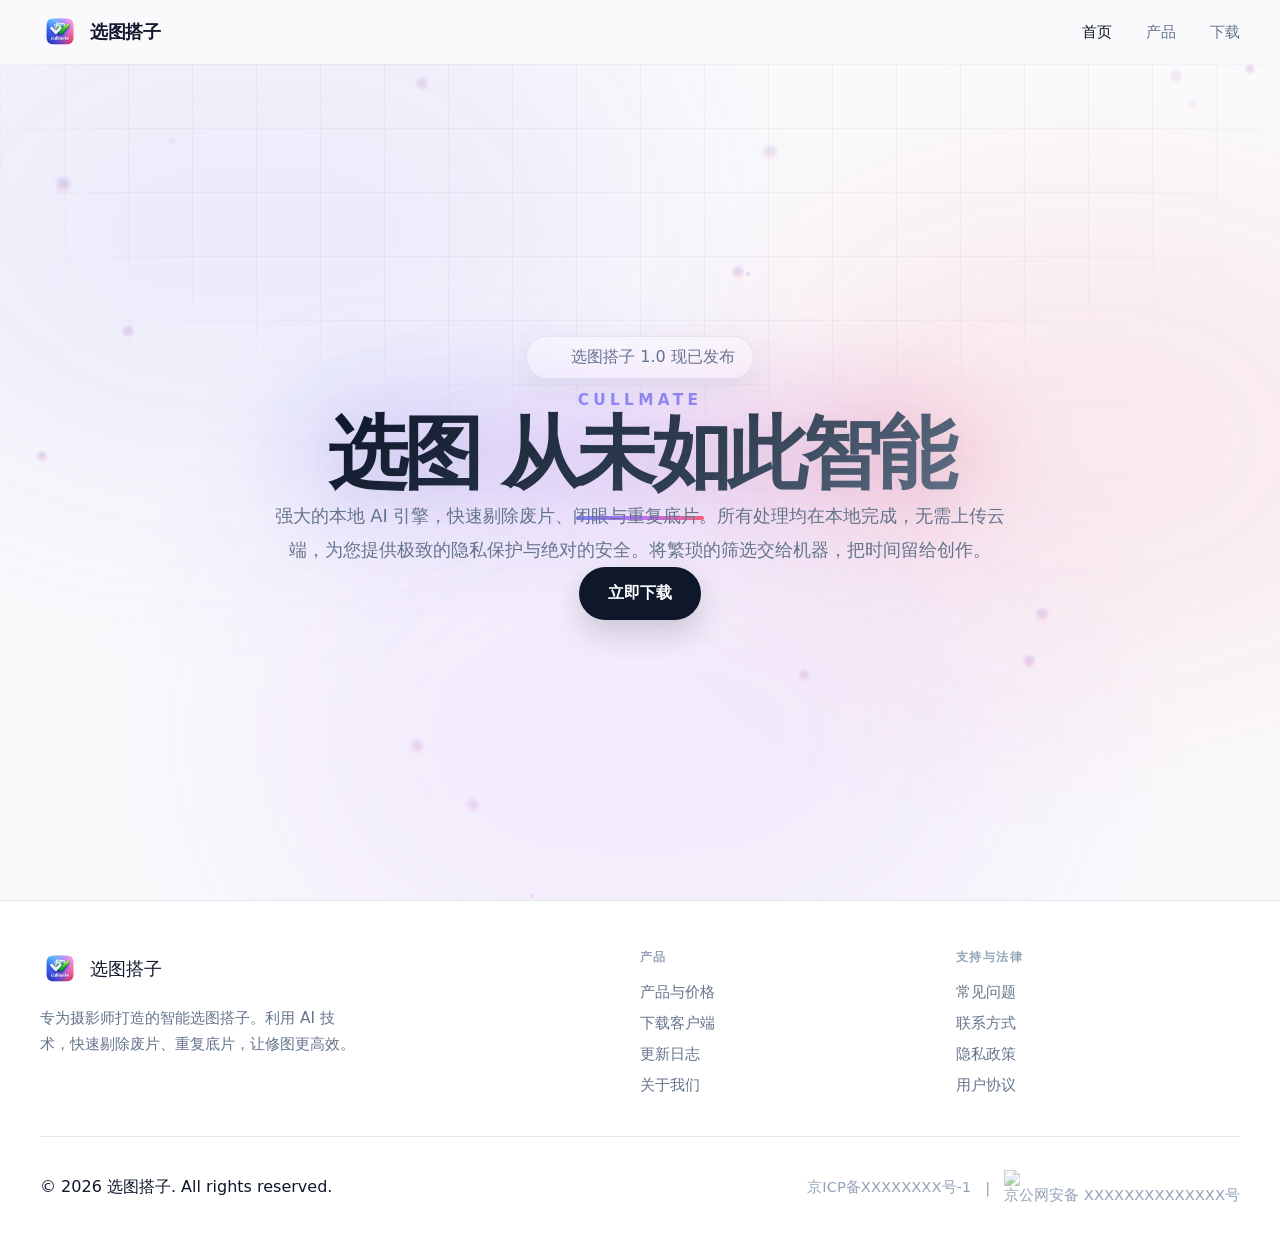
==== index.html @ b10d9dde "Initial commit: 软件官网静态页面 Made-with: Cursor" ====
<!doctype html>
<html lang="zh-CN">
  <head>
    <meta charset="UTF-8" />
    <meta name="viewport" content="width=device-width, initial-scale=1.0" />
    <title>Cullmate 选图搭子 - AI Photo Culling for Photographers</title>
    <link rel="stylesheet" href="./styles.css" />
    <script defer src="https://unpkg.com/lucide@latest"></script>
    <script defer src="./app.js"></script>
  </head>
  <body data-page="home">
    <div class="page-shell">
      <header id="site-header"></header>
      <main id="site-main" class="site-main"></main>
      <footer id="site-footer"></footer>
    </div>
  </body>
</html>
---- styles.css ----
:root {
  --bg: #fafafc;
  --surface: #ffffff;
  --surface-soft: #f8fafc;
  --text: #0f172a;
  --muted: #64748b;
  --faint: #94a3b8;
  --line: #e2e8f0;
  --line-strong: #cbd5e1;
  --shadow: 0 20px 80px rgba(15, 23, 42, 0.08);
  --shadow-soft: 0 10px 30px rgba(15, 23, 42, 0.06);
  --nav-h: 64px;
  --radius-xl: 1.75rem;
  --radius-2xl: 2rem;
  --radius-3xl: 2.5rem;
  --blue: #3b82f6;
  --indigo: #6366f1;
  --purple: #8b5cf6;
  --rose: #f43f5e;
  --emerald: #10b981;
  --pink: #ec4899;
}

*,
*::before,
*::after {
  box-sizing: border-box;
}

html {
  scroll-behavior: smooth;
}

body {
  margin: 0;
  min-height: 100vh;
  color: var(--text);
  background: var(--bg);
  font-family: Inter, ui-sans-serif, system-ui, -apple-system, BlinkMacSystemFont, "Segoe UI", sans-serif;
  -webkit-font-smoothing: antialiased;
  text-rendering: optimizeLegibility;
}

body.no-scroll {
  overflow: hidden;
}

img {
  display: block;
  max-width: 100%;
}

a {
  color: inherit;
  text-decoration: none;
}

button,
input,
select,
textarea {
  font: inherit;
}

button {
  cursor: pointer;
}

.page-shell {
  min-height: 100vh;
  display: flex;
  flex-direction: column;
}

.site-main {
  flex: 1;
  position: relative;
}

.container {
  width: min(1200px, calc(100% - 32px));
  margin: 0 auto;
}

.site-nav {
  position: fixed;
  inset: 0 0 auto 0;
  height: var(--nav-h);
  z-index: 50;
  transition: background-color 0.25s ease, border-color 0.25s ease, box-shadow 0.25s ease, backdrop-filter 0.25s ease;
}

.site-nav.scrolled {
  background: rgba(255, 255, 255, 0.8);
  backdrop-filter: blur(22px);
  border-bottom: 1px solid var(--line);
  box-shadow: 0 1px 0 rgba(15, 23, 42, 0.02), 0 8px 28px rgba(15, 23, 42, 0.05);
}

.nav-inner {
  height: var(--nav-h);
  display: flex;
  align-items: center;
  justify-content: space-between;
  gap: 16px;
}

.brand {
  display: inline-flex;
  align-items: center;
  gap: 10px;
  font-weight: 800;
  letter-spacing: -0.03em;
}

.brand-mark {
  width: 40px;
  height: 40px;
  object-fit: contain;
  flex: none;
}

.brand-text {
  font-size: 1.1rem;
}

.nav-links {
  display: flex;
  align-items: center;
  gap: 34px;
}

.nav-links a {
  font-size: 0.94rem;
  font-weight: 500;
  color: var(--muted);
  transition: color 0.2s ease;
}

.nav-links a:hover,
.nav-links a.active {
  color: var(--text);
}

.nav-toggle {
  display: none;
  align-items: center;
  justify-content: center;
  width: 44px;
  height: 44px;
  padding: 0;
  border: 0;
  border-radius: 999px;
  background: transparent;
  color: var(--muted);
}

.nav-toggle:hover {
  color: var(--text);
  background: rgba(148, 163, 184, 0.12);
}

.mobile-nav {
  display: none;
  background: rgba(255, 255, 255, 0.96);
  backdrop-filter: blur(22px);
  border-bottom: 1px solid var(--line);
}

.mobile-nav.open {
  display: block;
}

.mobile-nav .container {
  padding: 10px 0 14px;
}

.mobile-links {
  display: grid;
  gap: 6px;
}

.mobile-links a {
  display: block;
  padding: 12px 14px;
  border-radius: 14px;
  color: var(--muted);
  font-weight: 500;
}

.mobile-links a:hover,
.mobile-links a.active {
  color: var(--text);
  background: #f8fafc;
}

main {
  padding-top: var(--nav-h);
}

.section {
  position: relative;
}

.section-pad-top {
  padding-top: 48px;
}

.section-pad-y {
  padding-top: 96px;
  padding-bottom: 96px;
}

.bg-white {
  background: var(--surface);
}

.bg-soft {
  background: var(--bg);
}

.bg-dark {
  background: #0f172a;
  color: #fff;
}

.text-center {
  text-align: center;
}

.hero-stack {
  display: flex;
  flex-direction: column;
  align-items: center;
  justify-content: center;
}

.pill {
  display: inline-flex;
  align-items: center;
  gap: 10px;
  padding: 10px 18px;
  border-radius: 999px;
  background: rgba(255, 255, 255, 0.5);
  border: 1px solid var(--line);
  backdrop-filter: blur(16px);
  box-shadow: var(--shadow-soft);
}

.pill .muted {
  color: var(--muted);
}

.badge {
  display: inline-flex;
  align-items: center;
  gap: 10px;
  font-size: 0.95rem;
  font-weight: 600;
  padding: 0.45rem 0.85rem;
  border-radius: 999px;
  background: #eff6ff;
  color: #1d4ed8;
}

.badge.soft-purple {
  background: #f5f3ff;
  color: #6d28d9;
}

.badge.soft-pink {
  background: #fdf2f8;
  color: #be185d;
}

.badge.soft-emerald {
  background: #ecfdf5;
  color: #047857;
}

.badge.soft-indigo {
  background: #eef2ff;
  color: #4338ca;
}

.hero-title {
  margin: 0;
  font-size: clamp(3rem, 7vw, 5.5rem);
  line-height: 0.95;
  letter-spacing: -0.06em;
  text-align: center;
  font-weight: 800;
}

.hero-title-gradient {
  display: inline-block;
  background: linear-gradient(135deg, #0f172a 0%, #334155 60%, #64748b 100%);
  -webkit-background-clip: text;
  background-clip: text;
  color: transparent;
}

.hero-title-underline {
  position: relative;
  display: inline-block;
  padding: 0 12px 16px;
}

.hero-title-underline::after {
  content: "";
  position: absolute;
  left: 50%;
  bottom: -10px;
  width: 128px;
  height: 4px;
  border-radius: 999px;
  transform: translateX(-50%);
  background: linear-gradient(90deg, var(--indigo), #a855f7, var(--rose));
  opacity: 0.85;
}

.hero-subtitle {
  margin: 0;
  max-width: 920px;
  text-align: center;
  color: var(--muted);
  font-size: clamp(1.05rem, 2vw, 1.2rem);
  line-height: 1.9;
}

.hero-actions {
  display: flex;
  flex-wrap: wrap;
  justify-content: center;
  gap: 16px;
}

.btn {
  display: inline-flex;
  align-items: center;
  justify-content: center;
  gap: 10px;
  padding: 15px 28px;
  border-radius: 999px;
  border: 1px solid transparent;
  font-weight: 600;
  transition: transform 0.2s ease, box-shadow 0.2s ease, background-color 0.2s ease, border-color 0.2s ease, color 0.2s ease;
  user-select: none;
}

.btn:hover {
  transform: translateY(-1px);
}

.btn-primary {
  background: #0f172a;
  color: #fff;
  box-shadow: 0 12px 30px rgba(15, 23, 42, 0.18);
}

.btn-primary:hover {
  background: #111827;
}

.btn-gradient {
  position: relative;
  overflow: hidden;
}

.btn-gradient::before {
  content: "";
  position: absolute;
  inset: 0;
  background: linear-gradient(90deg, #2563eb 0%, #ec4899 100%);
  opacity: 0;
  transition: opacity 0.2s ease;
}

.btn-gradient:hover::before {
  opacity: 1;
}

.btn-gradient > span {
  position: relative;
  z-index: 1;
}

.btn-light {
  background: #fff;
  color: var(--text);
  border-color: var(--line);
}

.btn-light:hover {
  background: #f8fafc;
}

.btn-disabled,
.btn-disabled:hover {
  background: #e2e8f0;
  color: #64748b;
  transform: none;
  cursor: not-allowed;
  box-shadow: none;
}

.icon {
  width: 1em;
  height: 1em;
  flex: none;
  stroke: currentColor;
  stroke-width: 2;
  stroke-linecap: round;
  stroke-linejoin: round;
  fill: none;
}

.icon.fill {
  fill: currentColor;
  stroke: none;
}

.accent-blue {
  color: var(--blue);
}

.accent-purple {
  color: var(--purple);
}

.accent-pink {
  color: var(--pink);
}

.accent-green {
  color: var(--emerald);
}

.page-heading {
  margin: 0;
  font-size: clamp(2.25rem, 4vw, 4rem);
  line-height: 1.05;
  font-weight: 800;
  letter-spacing: -0.05em;
}

.page-lead {
  margin: 0;
  color: var(--muted);
  font-size: 1.125rem;
  line-height: 1.8;
}

.page-grid {
  display: grid;
  gap: 24px;
}

.card {
  background: var(--surface);
  border: 1px solid var(--line);
  border-radius: var(--radius-2xl);
  box-shadow: var(--shadow-soft);
}

.card-soft {
  background: var(--surface-soft);
}

.card-pad {
  padding: 32px;
}

.reveal {
  opacity: 1;
  transform: none;
}

body.js-ready .reveal {
  opacity: 0;
  transform: translateY(20px);
  transition: opacity 0.7s ease, transform 0.7s ease;
}

body.js-ready .reveal.in-view {
  opacity: 1;
  transform: translateY(0);
}

.site-footer {
  position: relative;
  z-index: 10;
  background: #fff;
  border-top: 1px solid var(--line);
  padding: 48px 0 32px;
}

.footer-grid {
  display: grid;
  grid-template-columns: 2fr 1fr 1fr;
  gap: 32px;
}

.footer-brand {
  display: flex;
  align-items: center;
  gap: 10px;
}

.footer-desc {
  margin: 16px 0 24px;
  max-width: 320px;
  color: var(--muted);
  line-height: 1.7;
  font-size: 0.96rem;
}

.footer-icons {
  display: flex;
  gap: 16px;
}

.footer-icons a {
  color: #94a3b8;
  transition: color 0.2s ease;
}

.footer-icons a:hover {
  color: var(--text);
}

.footer-heading {
  margin: 0;
  font-size: 0.75rem;
  font-weight: 700;
  text-transform: uppercase;
  letter-spacing: 0.12em;
  color: #94a3b8;
}

.footer-list {
  list-style: none;
  padding: 0;
  margin: 16px 0 0;
  display: grid;
  gap: 10px;
}

.footer-list a {
  color: var(--muted);
  font-size: 0.95rem;
}

.footer-list a:hover {
  color: var(--text);
}

.footer-bottom {
  margin-top: 40px;
  padding-top: 24px;
  border-top: 1px solid var(--line);
  display: flex;
  align-items: center;
  justify-content: space-between;
  gap: 18px;
  flex-wrap: wrap;
}

.footer-meta {
  display: flex;
  align-items: center;
  gap: 14px;
  color: var(--faint);
  font-size: 0.92rem;
}

.footer-meta a {
  color: var(--faint);
  transition: color 0.2s ease;
}

.footer-meta a:hover {
  color: var(--text);
}

.footer-meta img {
  width: 16px;
  height: 16px;
  opacity: 0.5;
}

.home-hero {
  position: relative;
  min-height: calc(100vh - var(--nav-h));
  display: flex;
  align-items: center;
  overflow: hidden;
  background: var(--bg);
}

.home-hero-inner {
  position: relative;
  z-index: 2;
  width: 100%;
  padding: 64px 0 80px;
}

.home-atmosphere {
  position: absolute;
  inset: 0;
  overflow: hidden;
  pointer-events: none;
}

.home-orb {
  position: absolute;
  border-radius: 999px;
  filter: blur(120px);
  opacity: 0.9;
  will-change: transform;
  transition: transform 0.15s ease-out;
}

.home-orb.one {
  top: -10%;
  left: -10%;
  width: 60%;
  height: 60%;
  background: rgba(99, 102, 241, 0.1);
}

.home-orb.two {
  top: 20%;
  right: -10%;
  width: 50%;
  height: 50%;
  background: rgba(244, 63, 94, 0.1);
}

.home-orb.three {
  left: 20%;
  bottom: -10%;
  width: 60%;
  height: 60%;
  background: rgba(168, 85, 247, 0.1);
}

.grid-overlay {
  position: absolute;
  inset: 0;
  background-image:
    linear-gradient(to right, rgba(15, 23, 42, 0.035) 1px, transparent 1px),
    linear-gradient(to bottom, rgba(15, 23, 42, 0.035) 1px, transparent 1px);
  background-size: 64px 64px;
  mask-image: radial-gradient(ellipse 60% 50% at 50% 0%, #000 70%, transparent 100%);
  -webkit-mask-image: radial-gradient(ellipse 60% 50% at 50% 0%, #000 70%, transparent 100%);
}

.home-particles {
  position: absolute;
  inset: 0;
}

.particle {
  position: absolute;
  width: 6px;
  height: 6px;
  border-radius: 999px;
  background: linear-gradient(180deg, rgba(99, 102, 241, 0.45), rgba(244, 63, 94, 0.35));
  filter: blur(1px);
  opacity: 0.4;
  animation: drift var(--duration, 14s) linear infinite;
  animation-delay: var(--delay, 0s);
  transform: translate3d(0, 0, 0) scale(var(--scale, 1));
}

.home-stage {
  display: grid;
  gap: 28px;
  justify-items: center;
}

.home-kicker {
  margin: 0;
  font-size: 0.96rem;
  font-weight: 700;
  letter-spacing: 0.28em;
  text-transform: uppercase;
  color: rgba(99, 102, 241, 0.72);
}

.home-title {
  position: relative;
  margin: 0;
  text-align: center;
  font-size: clamp(3rem, 8vw, 5rem);
  line-height: 1.12;
  font-weight: 800;
  letter-spacing: -0.06em;
}

.home-title > .title-text {
  display: inline-block;
  padding: 0 16px;
  color: transparent;
  background: linear-gradient(135deg, #0f172a 0%, #334155 60%, #64748b 100%);
  -webkit-background-clip: text;
  background-clip: text;
  text-shadow: 0 10px 40px rgba(15, 23, 42, 0.05);
}

.home-title .home-underline {
  position: absolute;
  left: 50%;
  bottom: -1.35rem;
  width: 8rem;
  height: 4px;
  border-radius: 999px;
  transform: translateX(-50%);
  background: linear-gradient(90deg, var(--indigo), #a855f7, var(--rose));
  opacity: 0.8;
}

.home-title .home-glow {
  position: absolute;
  inset: -20px;
  z-index: -1;
  background: linear-gradient(90deg, rgba(99, 102, 241, 0.18), rgba(168, 85, 247, 0.18), rgba(244, 63, 94, 0.18));
  filter: blur(48px);
  border-radius: 999px;
  animation: pulseGlow 4s ease-in-out infinite;
}

.home-copy {
  margin: 0;
  max-width: 760px;
  text-align: center;
  font-size: 1.12rem;
  line-height: 1.9;
  color: var(--muted);
}

.home-cta {
  display: flex;
  gap: 16px;
  flex-wrap: wrap;
  justify-content: center;
}

.home-hero .pill {
  margin-bottom: 12px;
}

.product-hero {
  padding: 32px 0 20px;
  text-align: center;
}

.product-hero .page-heading {
  margin-bottom: 20px;
}

.product-hero .page-lead {
  max-width: 840px;
  margin: 0 auto;
}

.mockup-wrap {
  padding: 30px 0 84px;
}

.mockup {
  position: relative;
  overflow: hidden;
  border-radius: 2rem;
  background: rgba(255, 255, 255, 0.82);
  backdrop-filter: blur(28px);
  border: 1px solid var(--line);
  box-shadow: 0 20px 100px rgba(15, 23, 42, 0.1);
  aspect-ratio: 16 / 9;
  transform: perspective(2000px) rotateX(5deg);
  transition: transform 0.7s ease;
}

.mockup:hover {
  transform: perspective(2000px) rotateX(0deg);
}

.mockup-header {
  height: 48px;
  border-bottom: 1px solid var(--line);
  background: rgba(248, 250, 252, 0.6);
  display: flex;
  align-items: center;
  padding: 0 16px;
  gap: 8px;
}

.window-dot {
  width: 12px;
  height: 12px;
  border-radius: 999px;
  flex: none;
}

.window-dot.red {
  background: #ff5f56;
}

.window-dot.yellow {
  background: #ffbd2e;
}

.window-dot.green {
  background: #27c93f;
}

.mockup-title {
  margin-left: auto;
  margin-right: auto;
  display: inline-flex;
  align-items: center;
  gap: 8px;
  font-size: 0.8rem;
  color: var(--muted);
  font-weight: 600;
}

.mockup-body {
  display: grid;
  grid-template-columns: 190px 1fr;
  gap: 16px;
  padding: 16px;
  height: calc(100% - 48px);
}

.mockup-sidebar {
  display: none;
  flex-direction: column;
  gap: 10px;
}

.mockup-sidebar .stub {
  height: 32px;
  border-radius: 14px;
  background: #eef2f7;
}

.mockup-sidebar .stat {
  margin-top: auto;
  padding: 14px;
  border-radius: 18px;
  border: 1px solid var(--line);
  background: linear-gradient(135deg, #eff6ff, #fdf2f8);
}

.mockup-sidebar .stat small {
  display: block;
  color: var(--muted);
  margin-bottom: 4px;
}

.mockup-sidebar .stat strong {
  font-size: 2rem;
  line-height: 1;
}

.mockup-grid {
  position: relative;
  display: grid;
  grid-template-columns: repeat(2, 1fr);
  gap: 12px;
}

.mockup-grid .scan-line {
  position: absolute;
  top: 0;
  bottom: 0;
  width: 2px;
  z-index: 2;
  background: var(--blue);
  box-shadow: 0 0 30px 2px rgba(59, 130, 246, 0.5);
  animation: scanAcross 4s linear infinite;
}

.photo-cell {
  position: relative;
  overflow: hidden;
  border-radius: 18px;
  background: #f1f5f9;
}

.photo-cell img {
  width: 100%;
  height: 100%;
  object-fit: cover;
  opacity: 0.82;
  transition: opacity 0.2s ease;
}

.photo-cell:hover img {
  opacity: 1;
}

.photo-cell .overlay {
  position: absolute;
  inset: 0;
  display: flex;
  align-items: center;
  justify-content: center;
  border-radius: inherit;
}

.photo-cell.bad .overlay {
  border: 2px solid rgba(239, 68, 68, 0.45);
  background: rgba(239, 68, 68, 0.1);
  backdrop-filter: blur(2px);
}

.photo-cell.good .overlay {
  border: 2px solid rgba(34, 197, 94, 0.4);
}

.overlay-badge {
  display: inline-flex;
  align-items: center;
  gap: 6px;
  padding: 6px 10px;
  border-radius: 999px;
  background: #ef4444;
  color: #fff;
  font-size: 0.75rem;
  font-weight: 600;
  box-shadow: 0 8px 20px rgba(239, 68, 68, 0.18);
}

.overlay-badge.green {
  background: #22c55e;
}

.bento-section {
  padding: 92px 0;
  background: #fff;
}

.section-heading {
  text-align: center;
  margin-bottom: 56px;
}

.section-heading h2 {
  margin: 0;
  font-size: clamp(2.2rem, 5vw, 3.5rem);
  line-height: 1.05;
  letter-spacing: -0.05em;
  font-weight: 800;
}

.section-heading .gradient {
  color: transparent;
  background: linear-gradient(180deg, #0f172a, #64748b);
  -webkit-background-clip: text;
  background-clip: text;
}

.bento-grid {
  display: grid;
  grid-template-columns: 1fr;
  gap: 24px;
}

.bento-card {
  position: relative;
  overflow: hidden;
  padding: 32px;
  border: 1px solid var(--line);
  background: #f8fafc;
  border-radius: var(--radius-3xl);
  box-shadow: var(--shadow-soft);
  transition: border-color 0.2s ease, box-shadow 0.2s ease, transform 0.2s ease;
}

.bento-card:hover {
  border-color: var(--line-strong);
  box-shadow: 0 20px 45px rgba(15, 23, 42, 0.08);
  transform: translateY(-1px);
}

.bento-card .bg {
  position: absolute;
  inset: 0;
  opacity: 0.85;
  transition: opacity 0.2s ease;
}

.bento-card:hover .bg {
  opacity: 1;
}

.bento-card.blue .bg {
  background: linear-gradient(135deg, rgba(59, 130, 246, 0.08), transparent);
}

.bento-card.purple .bg {
  background: linear-gradient(135deg, rgba(168, 85, 247, 0.08), transparent);
}

.bento-card.pink .bg {
  background: linear-gradient(135deg, rgba(236, 72, 153, 0.08), transparent);
}

.bento-card.green .bg {
  background: linear-gradient(135deg, rgba(16, 185, 129, 0.08), transparent);
}

.bento-card .content {
  position: relative;
  z-index: 1;
  min-height: 100%;
  display: flex;
  flex-direction: column;
}

.bento-card h3 {
  margin: 0 0 14px;
  font-size: 1.5rem;
  line-height: 1.2;
}

.bento-card p {
  margin: 0;
  color: var(--muted);
  line-height: 1.8;
}

.bars {
  display: flex;
  align-items: end;
  justify-content: center;
  gap: 10px;
  height: 96px;
  margin-top: auto;
  padding-top: 40px;
}

.bars .bar {
  width: 32px;
  border-radius: 8px 8px 2px 2px;
  background: linear-gradient(180deg, var(--blue), #67e8f9);
  height: var(--h, 40%);
  animation: grow 0.9s ease both;
}

.orbit {
  width: 64px;
  height: 64px;
  border-radius: 999px;
  border: 1px solid #d8b4fe;
  display: grid;
  place-items: center;
  position: relative;
  margin: auto;
}

.orbit::after {
  content: "";
  position: absolute;
  inset: -1px;
  border-radius: inherit;
  border: 1px solid rgba(192, 132, 252, 0.35);
  animation: ping 2s linear infinite;
}

.stacking {
  position: relative;
  height: 96px;
  display: flex;
  align-items: end;
  justify-content: center;
}

.stacking .stack-card {
  position: absolute;
  bottom: 8px;
  width: 96px;
  height: 64px;
  border-radius: 18px;
  background: #fff;
  border: 1px solid var(--line);
  box-shadow: 0 8px 20px rgba(15, 23, 42, 0.06);
}

.lock-card {
  width: 64px;
  height: 64px;
  margin: auto;
  border-radius: 20px;
  background: #d1fae5;
  display: grid;
  place-items: center;
  position: relative;
  overflow: hidden;
}

.lock-card::after {
  content: "";
  position: absolute;
  inset: 0;
  background: linear-gradient(180deg, transparent, rgba(52, 211, 153, 0.35), transparent);
  animation: shimmer 2s linear infinite;
}

.showcase {
  padding: 92px 0;
}

.showcase-grid {
  display: grid;
  gap: 56px;
}

.feature-row {
  display: grid;
  gap: 28px;
  align-items: center;
}

.demo-video {
  position: relative;
  overflow: hidden;
  min-height: 260px;
  aspect-ratio: 16 / 9;
  border-radius: var(--radius-3xl);
  border: 1px solid var(--line);
  background: #f1f5f9;
  box-shadow: 0 15px 30px rgba(15, 23, 42, 0.08);
}

.demo-video::before {
  content: "";
  position: absolute;
  inset: 0;
  background: rgba(15, 23, 42, 0.05);
  transition: background 0.2s ease;
}

.demo-video:hover::before {
  background: rgba(15, 23, 42, 0.08);
}

.demo-video .center {
  position: absolute;
  inset: 0;
  display: grid;
  place-items: center;
  color: #94a3b8;
}

.demo-video .center .label {
  margin-top: 14px;
  font-weight: 600;
}

.feature-copy .eyebrow {
  display: inline-flex;
  align-items: center;
  gap: 8px;
  padding: 6px 12px;
  border-radius: 999px;
  background: #dbeafe;
  color: #1d4ed8;
  font-size: 0.88rem;
  font-weight: 600;
  margin-bottom: 18px;
}

.feature-copy .eyebrow.purple {
  background: #f3e8ff;
  color: #6b21a8;
}

.feature-copy .eyebrow.pink {
  background: #fce7f3;
  color: #9d174d;
}

.feature-copy .eyebrow.green {
  background: #dcfce7;
  color: #047857;
}

.feature-copy h3 {
  margin: 0 0 16px;
  font-size: clamp(1.85rem, 4vw, 2.75rem);
  line-height: 1.15;
  letter-spacing: -0.04em;
}

.feature-copy p {
  margin: 0 0 22px;
  color: var(--muted);
  line-height: 1.85;
  font-size: 1.05rem;
}

.feature-list {
  list-style: none;
  padding: 0;
  margin: 0;
  display: grid;
  gap: 14px;
}

.feature-list li {
  display: flex;
  align-items: center;
  gap: 10px;
  color: #334155;
}

.pricing-section {
  position: relative;
  overflow: hidden;
  padding: 104px 0;
  background: rgba(248, 250, 252, 0.5);
}

.pricing-glow {
  position: absolute;
  left: 50%;
  top: 0;
  width: 1000px;
  height: 500px;
  border-radius: 999px;
  background: rgba(99, 102, 241, 0.05);
  filter: blur(120px);
  transform: translateX(-50%);
  pointer-events: none;
}

.pricing-grid {
  display: grid;
  gap: 24px;
  max-width: 1040px;
  margin: 0 auto;
}

.pricing-card {
  position: relative;
  padding: 34px;
  border-radius: var(--radius-3xl);
  border: 1px solid var(--line);
  background: #fff;
  box-shadow: 0 25px 60px rgba(15, 23, 42, 0.08);
}

.pricing-card.soft {
  background: #f8fafc;
  box-shadow: none;
}

.pricing-card.featured {
  transform: none;
}

.pricing-card .ribbon {
  position: absolute;
  top: 0;
  left: 50%;
  transform: translate(-50%, -50%);
  padding: 8px 16px;
  border-radius: 999px;
  color: #fff;
  font-size: 0.82rem;
  font-weight: 700;
  background: linear-gradient(90deg, var(--indigo), #a855f7);
  box-shadow: 0 12px 30px rgba(99, 102, 241, 0.26);
}

.pricing-card h3 {
  margin: 0 0 8px;
  font-size: 1.5rem;
  line-height: 1.2;
}

.pricing-card p {
  margin: 0 0 18px;
  color: var(--muted);
  line-height: 1.8;
}

.price-row {
  display: flex;
  align-items: baseline;
  gap: 10px;
  margin: 0 0 24px;
}

.price-row .price {
  font-size: clamp(2.8rem, 4vw, 3.5rem);
  line-height: 1;
  font-weight: 800;
  letter-spacing: -0.05em;
}

.price-row .strike {
  color: #94a3b8;
  text-decoration: line-through;
}

.bullets {
  list-style: none;
  padding: 0;
  margin: 0 0 28px;
  display: grid;
  gap: 14px;
}

.bullets li {
  display: flex;
  align-items: flex-start;
  gap: 10px;
  color: #334155;
  line-height: 1.6;
}

.download-page {
  position: relative;
  overflow: hidden;
  min-height: calc(100vh - var(--nav-h));
  padding: 56px 0 96px;
}

.download-glow {
  position: absolute;
  inset: 50% auto auto 50%;
  width: 800px;
  height: 800px;
  transform: translate(-50%, -50%);
  border-radius: 999px;
  background: linear-gradient(135deg, rgba(99, 102, 241, 0.1), rgba(168, 85, 247, 0.05), rgba(244, 63, 94, 0.1));
  filter: blur(120px);
  pointer-events: none;
}

.download-grid {
  display: grid;
  gap: 24px;
  max-width: 1040px;
  margin: 0 auto;
}

.download-card {
  position: relative;
  padding: 34px;
  border-radius: var(--radius-3xl);
  border: 1px solid var(--line);
  background: #fff;
  box-shadow: var(--shadow-soft);
}

.download-card.muted {
  background: #f8fafc;
  opacity: 0.82;
}

.download-card .floating-tag {
  position: absolute;
  top: 16px;
  right: 16px;
  padding: 8px 12px;
  border-radius: 999px;
  font-size: 0.75rem;
  font-weight: 700;
}

.download-card .floating-tag.green {
  background: #dcfce7;
  color: #047857;
}

.download-card .floating-tag.gray {
  background: #e2e8f0;
  color: #475569;
}

.download-card .big-icon {
  width: 72px;
  height: 72px;
  margin: 28px auto 16px;
  color: var(--text);
}

.download-card .big-icon.muted {
  color: #94a3b8;
}

.download-card h3 {
  margin: 0 0 16px;
  text-align: center;
  font-size: 1.9rem;
}

.download-meta {
  display: inline-flex;
  align-items: center;
  gap: 10px;
  flex-wrap: wrap;
  justify-content: center;
  margin: 0 auto 20px;
  padding: 10px 16px;
  border-radius: 999px;
  background: #f8fafc;
  color: var(--muted);
  font-size: 0.92rem;
}

.download-meta strong {
  color: #334155;
}

.spec-box {
  margin: 0 0 24px;
  padding: 20px;
  border-radius: 20px;
  background: #f8fafc;
}

.spec-box h4 {
  margin: 0 0 12px;
  font-size: 0.95rem;
}

.spec-item {
  display: flex;
  align-items: flex-start;
  gap: 10px;
  color: #475569;
  font-size: 0.93rem;
  line-height: 1.7;
}

.spec-item + .spec-item {
  margin-top: 12px;
}

.agreement {
  min-height: 52px;
  display: flex;
  align-items: flex-start;
  justify-content: center;
  margin: 20px auto 48px;
}

.agreement label {
  display: inline-flex;
  align-items: flex-start;
  gap: 10px;
  cursor: pointer;
  max-width: 760px;
}

.agreement input {
  position: absolute;
  opacity: 0;
  pointer-events: none;
}

.check-box {
  width: 20px;
  height: 20px;
  border-radius: 6px;
  border: 1px solid var(--line-strong);
  background: #fff;
  display: grid;
  place-items: center;
  flex: none;
  margin-top: 2px;
}

.check-box.checked {
  border-color: #0f172a;
  background: #0f172a;
  color: #fff;
}

.check-box.error {
  border-color: #ef4444;
  background: #fef2f2;
  color: #ef4444;
}

.agreement-text {
  color: #475569;
  font-size: 0.94rem;
  line-height: 1.7;
}

.agreement-text a {
  color: #0f172a;
  text-decoration: underline;
  text-underline-offset: 4px;
}

.error-text {
  position: absolute;
  top: calc(100% + 4px);
  color: #ef4444;
  font-size: 0.88rem;
}

.howto-card {
  max-width: 960px;
  margin: 0 auto;
  padding: 34px;
  border: 1px solid var(--line);
  border-radius: var(--radius-3xl);
  background: #f8fafc;
}

.howto-card h3 {
  margin: 0 0 30px;
  text-align: center;
  font-size: 1.8rem;
}

.steps {
  display: grid;
  gap: 24px;
}

.step {
  text-align: center;
}

.step .circle {
  width: 48px;
  height: 48px;
  border-radius: 999px;
  display: grid;
  place-items: center;
  margin: 0 auto 16px;
}

.step h4 {
  margin: 0 0 10px;
  font-size: 1.05rem;
}

.step p {
  margin: 0;
  color: var(--muted);
  font-size: 0.92rem;
  line-height: 1.7;
}

.about-hero {
  position: relative;
  padding: 72px 0 96px;
  text-align: center;
}

.about-hero .orb {
  position: absolute;
  inset: 50% auto auto 50%;
  width: 600px;
  height: 600px;
  border-radius: 999px;
  transform: translate(-50%, -50%);
  background: linear-gradient(135deg, rgba(99, 102, 241, 0.05), rgba(168, 85, 247, 0.05), rgba(244, 63, 94, 0.05));
  filter: blur(100px);
}

.about-hero .page-heading {
  margin-bottom: 24px;
}

.about-hero .page-lead {
  max-width: 980px;
  margin: 0 auto;
  font-size: clamp(1.05rem, 2vw, 1.35rem);
  font-weight: 500;
  color: #64748b;
}

.about-white {
  padding: 96px 0;
  background: #fff;
}

.about-grid {
  display: grid;
  gap: 32px;
}

.about-philosophy h2 {
  margin: 0 0 36px;
  text-align: center;
  font-size: clamp(2.3rem, 5vw, 3.5rem);
}

.about-columns {
  display: grid;
  gap: 28px;
}

.about-column h3 {
  margin: 0 0 14px;
  font-size: 1.6rem;
}

.about-column p {
  margin: 0;
  color: var(--muted);
  line-height: 1.85;
  font-size: 1.05rem;
}

.about-icon {
  width: 48px;
  height: 48px;
  border-radius: 16px;
  background: #f1f5f9;
  display: grid;
  place-items: center;
  margin-bottom: 22px;
}

.about-dark {
  padding: 96px 0;
  background: #0f172a;
  color: #fff;
}

.about-dark h2 {
  margin: 0 0 56px;
  text-align: center;
  font-size: clamp(2.4rem, 6vw, 4rem);
}

.audience-grid {
  display: grid;
  gap: 24px;
}

.audience-card {
  padding: 32px;
  border-radius: var(--radius-3xl);
  background: rgba(30, 41, 59, 0.5);
  border: 1px solid rgba(71, 85, 105, 0.5);
  transition: background-color 0.2s ease;
}

.audience-card:hover {
  background: #1e293b;
}

.audience-card .icon-wrap {
  color: #94a3b8;
  margin-bottom: 24px;
}

.audience-card h3 {
  margin: 0 0 12px;
  font-size: 1.6rem;
}

.audience-card p {
  margin: 0;
  color: #94a3b8;
  line-height: 1.8;
}

.value-section {
  position: relative;
  padding: 108px 0;
  background: #fff;
  overflow: hidden;
}

.value-orb {
  position: absolute;
  inset: 50% auto auto 50%;
  width: 800px;
  height: 800px;
  transform: translate(-50%, -50%);
  border-radius: 999px;
  background: linear-gradient(90deg, rgba(99, 102, 241, 0.05), rgba(168, 85, 247, 0.05), rgba(244, 63, 94, 0.05));
  filter: blur(120px);
}

.value-card {
  position: relative;
  z-index: 1;
  max-width: 700px;
  margin: 0 auto;
  text-align: center;
}

.value-card h2 {
  margin: 0 0 18px;
  font-size: clamp(2.3rem, 5vw, 3.9rem);
  line-height: 1.1;
  letter-spacing: -0.05em;
}

.value-card p {
  margin: 0;
  color: var(--muted);
  font-size: 1.05rem;
  line-height: 1.85;
  font-weight: 500;
}

.content-page {
  padding: 56px 0 92px;
}

.content-page .page-title-block {
  text-align: center;
  margin-bottom: 56px;
}

.page-icon-box {
  width: 64px;
  height: 64px;
  border-radius: 20px;
  display: grid;
  place-items: center;
  margin: 0 auto 20px;
}

.page-icon-box.blue {
  background: #dbeafe;
  color: #2563eb;
}

.page-icon-box.pink {
  background: #fce7f3;
  color: #db2777;
}

.content-card {
  padding: 32px;
  border-radius: var(--radius-3xl);
  background: #fff;
  border: 1px solid var(--line);
  box-shadow: var(--shadow-soft);
}

.faq-list {
  display: grid;
  gap: 20px;
}

.faq-item h3 {
  margin: 0 0 12px;
  font-size: 1.1rem;
}

.faq-item p,
.faq-item li {
  color: #475569;
  line-height: 1.75;
}

.faq-item ul {
  margin: 0;
  padding-left: 20px;
}

.contact-grid {
  display: grid;
  gap: 24px;
  margin-bottom: 56px;
}

.contact-card .card-icon {
  width: 48px;
  height: 48px;
  border-radius: 16px;
  display: grid;
  place-items: center;
  margin-bottom: 20px;
}

.contact-card h3 {
  margin: 0 0 10px;
  font-size: 1.25rem;
}

.contact-card p {
  margin: 0 0 18px;
  color: var(--muted);
  line-height: 1.8;
}

.contact-link {
  color: #4f46e5;
  font-weight: 600;
}

.contact-banner {
  position: relative;
  overflow: hidden;
  padding: 38px;
  border-radius: var(--radius-3xl);
  background: #0f172a;
  color: #fff;
  text-align: center;
}

.contact-banner .orb {
  position: absolute;
  inset: 0 auto auto 50%;
  width: 600px;
  height: 600px;
  transform: translate(-50%, -20%);
  border-radius: 999px;
  background: rgba(99, 102, 241, 0.2);
  filter: blur(100px);
}

.contact-banner .inner {
  position: relative;
  z-index: 1;
}

.contact-banner p {
  margin: 0 auto 26px;
  max-width: 700px;
  color: #cbd5e1;
  line-height: 1.8;
}

.legal-card {
  padding: 32px 32px 8px;
  border-radius: var(--radius-3xl);
  background: #fff;
  border: 1px solid var(--line);
  box-shadow: var(--shadow-soft);
}

.legal-card h1 {
  margin: 0 0 8px;
  text-align: center;
  font-size: clamp(2.25rem, 4vw, 3rem);
}

.legal-card .updated {
  margin: 0 0 40px;
  text-align: center;
  color: var(--muted);
}

.legal-section {
  scroll-margin-top: 120px;
  margin-bottom: 56px;
}

.legal-section h2 {
  margin: 0 0 20px;
  padding-bottom: 8px;
  border-bottom: 1px solid #f1f5f9;
  font-size: 1.6rem;
}

.legal-prose {
  color: #475569;
  line-height: 1.8;
}

.legal-prose h3 {
  margin: 22px 0 10px;
  font-size: 1.05rem;
  color: #0f172a;
}

.legal-prose p {
  margin: 0 0 12px;
}

.legal-prose ul {
  margin: 8px 0 12px;
  padding-left: 20px;
}

.legal-prose li + li {
  margin-top: 8px;
}

.changelog-card {
  padding: 32px;
  border-radius: var(--radius-3xl);
  background: #fff;
  border: 1px solid var(--line);
  box-shadow: var(--shadow-soft);
}

.changelog-card h2 {
  margin: 0;
  font-size: 1.7rem;
}

.changelog-date {
  display: inline-flex;
  align-items: center;
  gap: 8px;
  padding: 8px 12px;
  border-radius: 999px;
  background: #fce7f3;
  color: #9d174d;
  font-size: 0.9rem;
  font-weight: 600;
}

.qr-box {
  position: relative;
  width: 192px;
  height: 192px;
  margin: 0 auto 24px;
  border-radius: 20px;
  border: 1px solid var(--line);
  background: #f8fafc;
  display: grid;
  place-items: center;
  overflow: hidden;
}

.qr-box .overlay {
  position: absolute;
  inset: 0;
  display: grid;
  place-items: center;
  opacity: 0;
  background: rgba(255, 255, 255, 0.6);
  backdrop-filter: blur(2px);
  transition: opacity 0.2s ease;
}

.qr-box:hover .overlay {
  opacity: 1;
}

.checkout-grid {
  display: grid;
  gap: 24px;
}

.checkout-side {
  position: sticky;
  top: 104px;
}

.checkout-top {
  display: flex;
  justify-content: space-between;
  gap: 16px;
  align-items: center;
  margin-bottom: 28px;
}

.checkout-top .crumb {
  display: inline-flex;
  align-items: center;
  gap: 8px;
  color: #64748b;
}

.checkout-order h2,
.checkout-pay h2 {
  margin: 0 0 22px;
  font-size: 1.7rem;
}

.order-row {
  display: flex;
  justify-content: space-between;
  gap: 16px;
  align-items: flex-start;
  padding-bottom: 22px;
  border-bottom: 1px solid #f1f5f9;
}

.order-row h3 {
  margin: 0;
  font-size: 1.15rem;
}

.order-row p {
  margin: 8px 0 0;
  color: var(--muted);
}

.order-price {
  text-align: right;
}

.order-price .now {
  font-size: 1.6rem;
  font-weight: 800;
}

.order-price .old {
  color: #94a3b8;
  text-decoration: line-through;
}

.pay-total {
  display: flex;
  justify-content: space-between;
  align-items: center;
  padding-top: 22px;
}

.pay-total .amount {
  font-size: 2rem;
  font-weight: 800;
  color: #4f46e5;
}

.payment-grid {
  display: grid;
  grid-template-columns: repeat(2, minmax(0, 1fr));
  gap: 16px;
}

.payment-option {
  position: relative;
  padding: 24px;
  border-radius: 20px;
  border: 2px solid var(--line);
  background: #fff;
  text-align: center;
  transition: border-color 0.2s ease, background-color 0.2s ease, transform 0.2s ease;
}

.payment-option:hover {
  transform: translateY(-1px);
}

.payment-option.active.alipay {
  border-color: #1677ff;
  background: rgba(22, 119, 255, 0.05);
}

.payment-option.active.wechat {
  border-color: #09b83e;
  background: rgba(9, 184, 62, 0.05);
}

.payment-option .chip {
  width: 48px;
  height: 48px;
  border-radius: 999px;
  margin: 0 auto 12px;
  display: grid;
  place-items: center;
  color: #fff;
  font-weight: 800;
  font-size: 1.1rem;
}

.payment-option.alipay .chip {
  background: #1677ff;
}

.payment-option.wechat .chip {
  background: #09b83e;
}

.payment-option .name {
  font-weight: 600;
  color: var(--muted);
}

.payment-option.active.alipay .name {
  color: #1677ff;
}

.payment-option.active.wechat .name {
  color: #09b83e;
}

.payment-option .check {
  position: absolute;
  top: 16px;
  right: 16px;
  color: inherit;
}

.security-chip {
  display: inline-flex;
  align-items: center;
  gap: 8px;
  padding: 11px 16px;
  border-radius: 14px;
  background: #ecfdf5;
  color: #059669;
  font-size: 0.92rem;
  font-weight: 600;
}

.sticky-card {
  position: sticky;
  top: 104px;
}

.home-copy strong,
.hero-subtitle strong,
.page-lead strong {
  color: inherit;
}

.hide-mobile {
  display: none;
}

.spacing-xxl {
  height: 32px;
}

@keyframes drift {
  from {
    transform: translate3d(0, 0, 0) scale(var(--scale, 1));
    opacity: 0.45;
  }
  to {
    transform: translate3d(var(--dx, 40px), calc(var(--dy, -160px)), 0) scale(var(--scale, 1));
    opacity: 0;
  }
}

@keyframes scanAcross {
  0% {
    left: 0%;
  }
  50% {
    left: calc(100% - 2px);
  }
  100% {
    left: 0%;
  }
}

@keyframes grow {
  from {
    height: 0;
  }
}

@keyframes ping {
  75%,
  100% {
    transform: scale(1.35);
    opacity: 0;
  }
}

@keyframes shimmer {
  0% {
    transform: translateY(100%);
  }
  100% {
    transform: translateY(-100%);
  }
}

@keyframes pulseGlow {
  0%,
  100% {
    opacity: 0.2;
  }
  50% {
    opacity: 0.5;
  }
}

@media (min-width: 768px) {
  .hide-mobile {
    display: inline;
  }

  .mockup-sidebar {
    display: flex;
  }

  .bento-grid {
    grid-template-columns: repeat(2, minmax(0, 1fr));
  }

  .feature-row {
    grid-template-columns: repeat(2, minmax(0, 1fr));
  }

  .feature-row.reverse .feature-media {
    order: 2;
  }

  .feature-row.reverse .feature-copy {
    order: 1;
  }

  .pricing-grid {
    grid-template-columns: repeat(2, minmax(0, 1fr));
  }

  .download-grid {
    grid-template-columns: repeat(2, minmax(0, 1fr));
  }

  .steps {
    grid-template-columns: repeat(3, minmax(0, 1fr));
  }

  .contact-grid {
    grid-template-columns: repeat(2, minmax(0, 1fr));
  }

  .audience-grid {
    grid-template-columns: repeat(3, minmax(0, 1fr));
  }

  .about-columns {
    grid-template-columns: repeat(3, minmax(0, 1fr));
  }
}

@media (min-width: 1024px) {
  .nav-toggle {
    display: none;
  }

  .nav-links {
    display: flex;
  }

  .hide-desktop {
    display: none;
  }

  .home-hero-inner {
    padding-top: 72px;
  }

  .hero-title {
    font-size: clamp(4rem, 6vw, 6.5rem);
  }

  .page-grid.cols-2 {
    grid-template-columns: repeat(2, minmax(0, 1fr));
  }

  .page-grid.cols-3 {
    grid-template-columns: repeat(3, minmax(0, 1fr));
  }

  .checkout-grid {
    grid-template-columns: 2fr 1fr;
  }
}

@media (max-width: 1023px) {
  .nav-links {
    display: none;
  }

  .nav-toggle {
    display: inline-flex;
  }

  .footer-grid {
    grid-template-columns: 1fr;
  }

  .footer-bottom {
    flex-direction: column;
    align-items: flex-start;
  }

  .checkout-side {
    position: static;
  }
}

@media (max-width: 767px) {
  .container {
    width: min(100% - 24px, 1200px);
  }

  .card-pad,
  .content-card,
  .download-card,
  .pricing-card,
  .bento-card,
  .howto-card,
  .legal-card,
  .changelog-card,
  .contact-banner,
  .contact-card,
  .audience-card {
    padding: 24px;
  }

  .mockup-body {
    grid-template-columns: 1fr;
  }

  .mockup-grid {
    grid-template-columns: 1fr 1fr;
  }

  .feature-row {
    gap: 20px;
  }

  .section-pad-y,
  .bento-section,
  .showcase,
  .pricing-section,
  .about-white,
  .about-dark,
  .value-section {
    padding-top: 72px;
    padding-bottom: 72px;
  }

  .download-page {
    padding-top: 36px;
  }

  .payment-grid {
    grid-template-columns: 1fr;
  }

  .agreement {
    margin-bottom: 32px;
  }
}
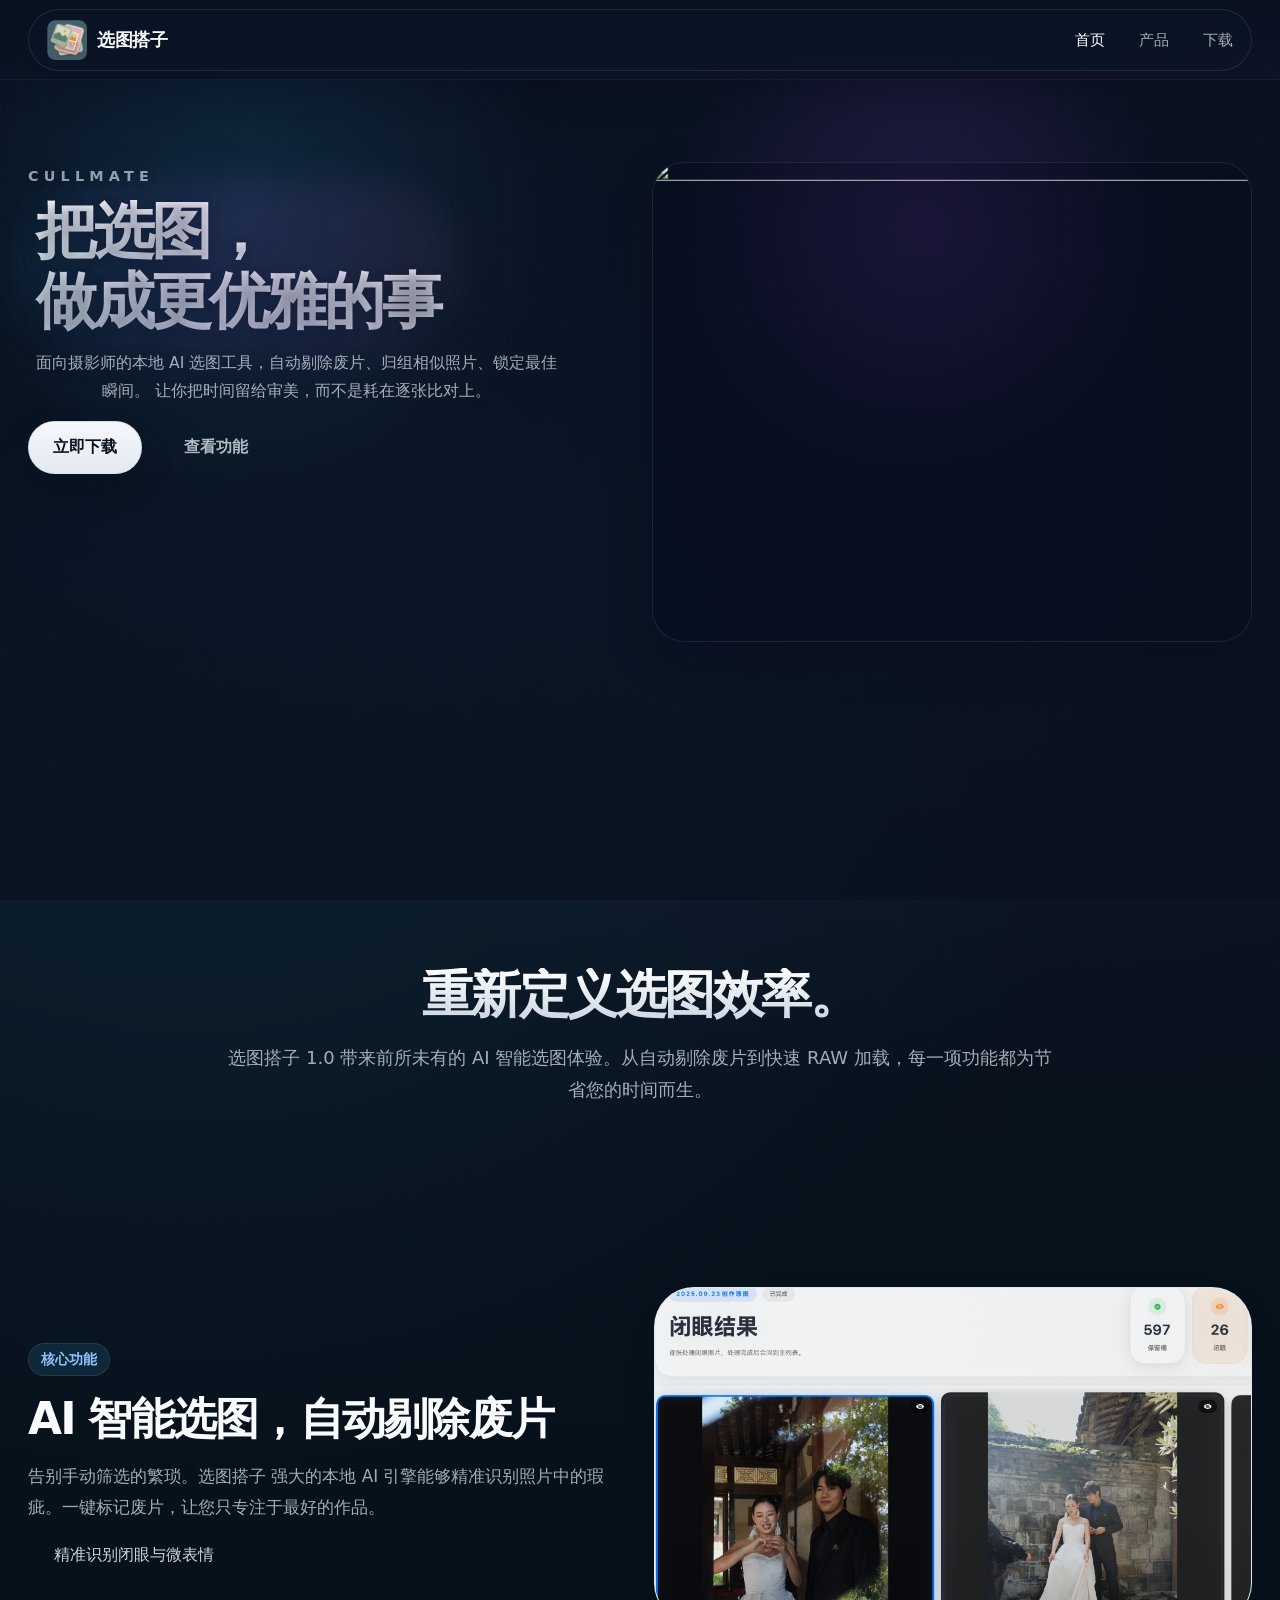
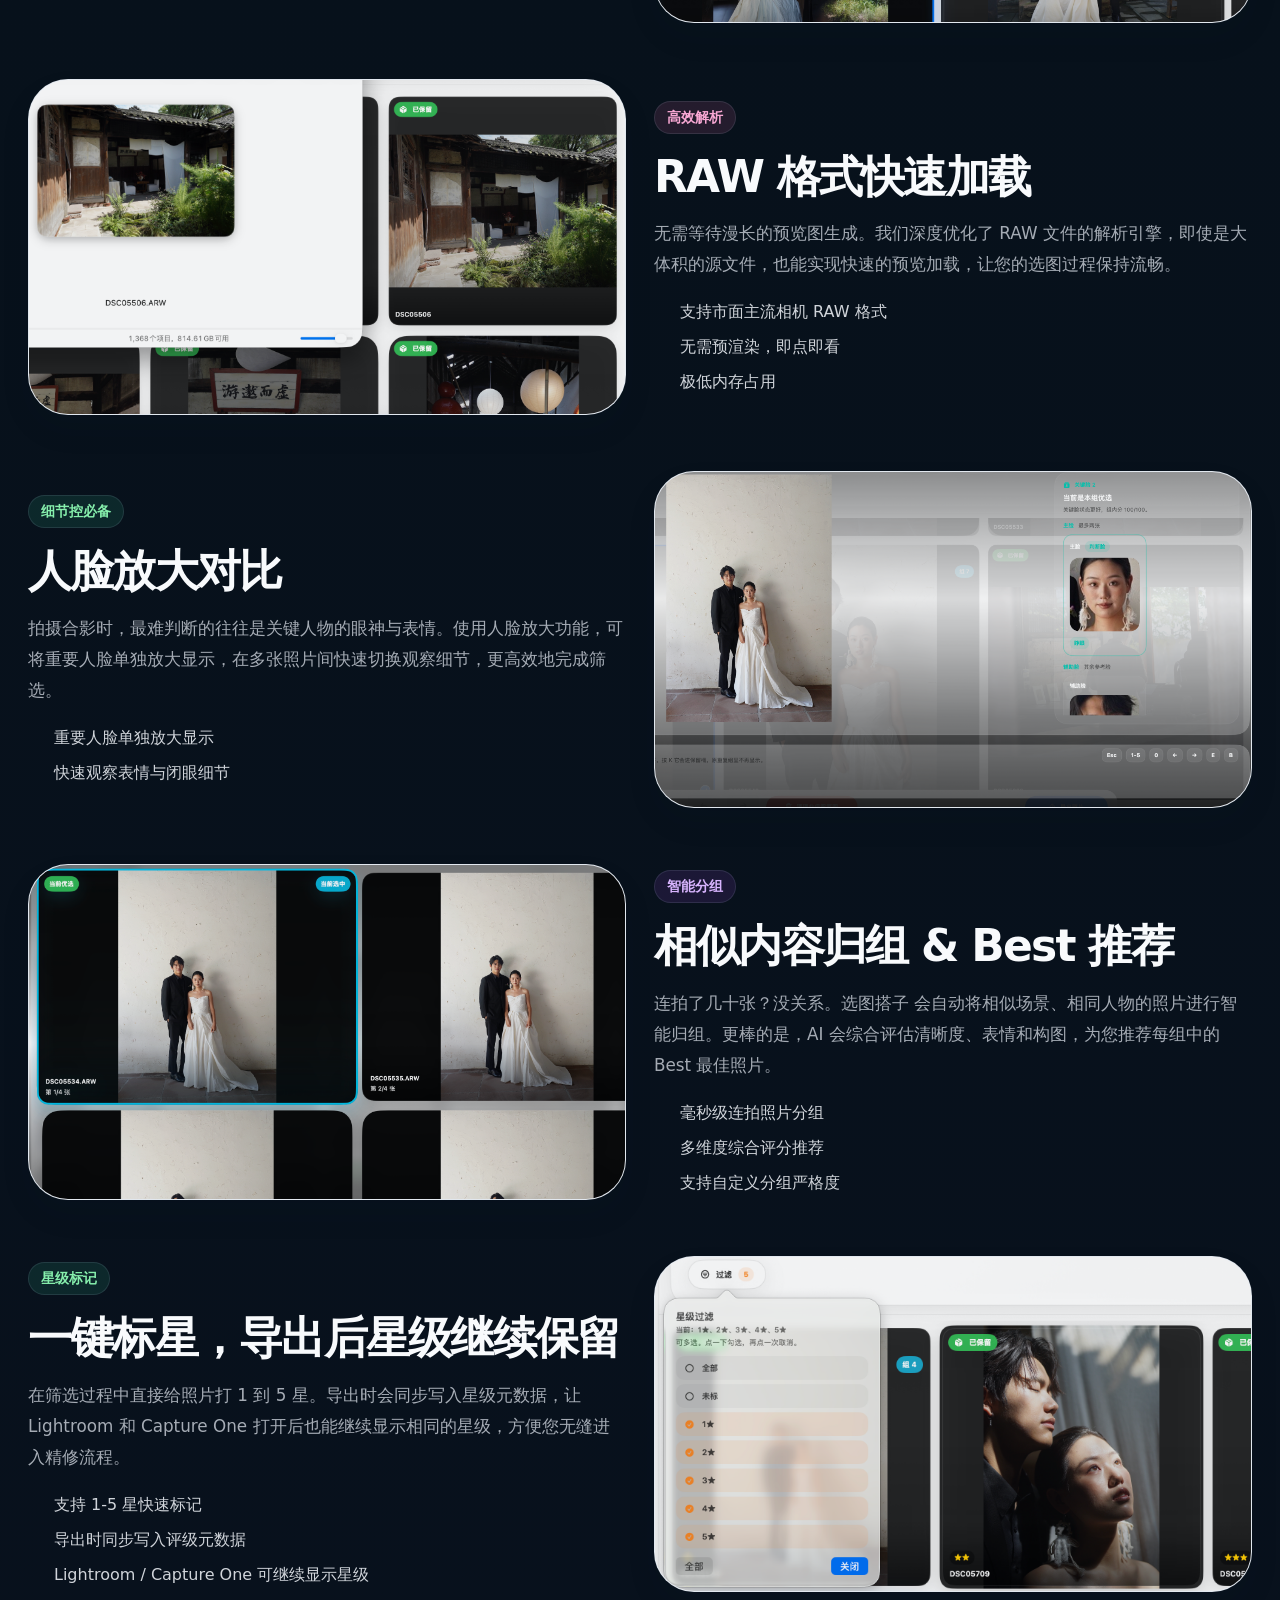
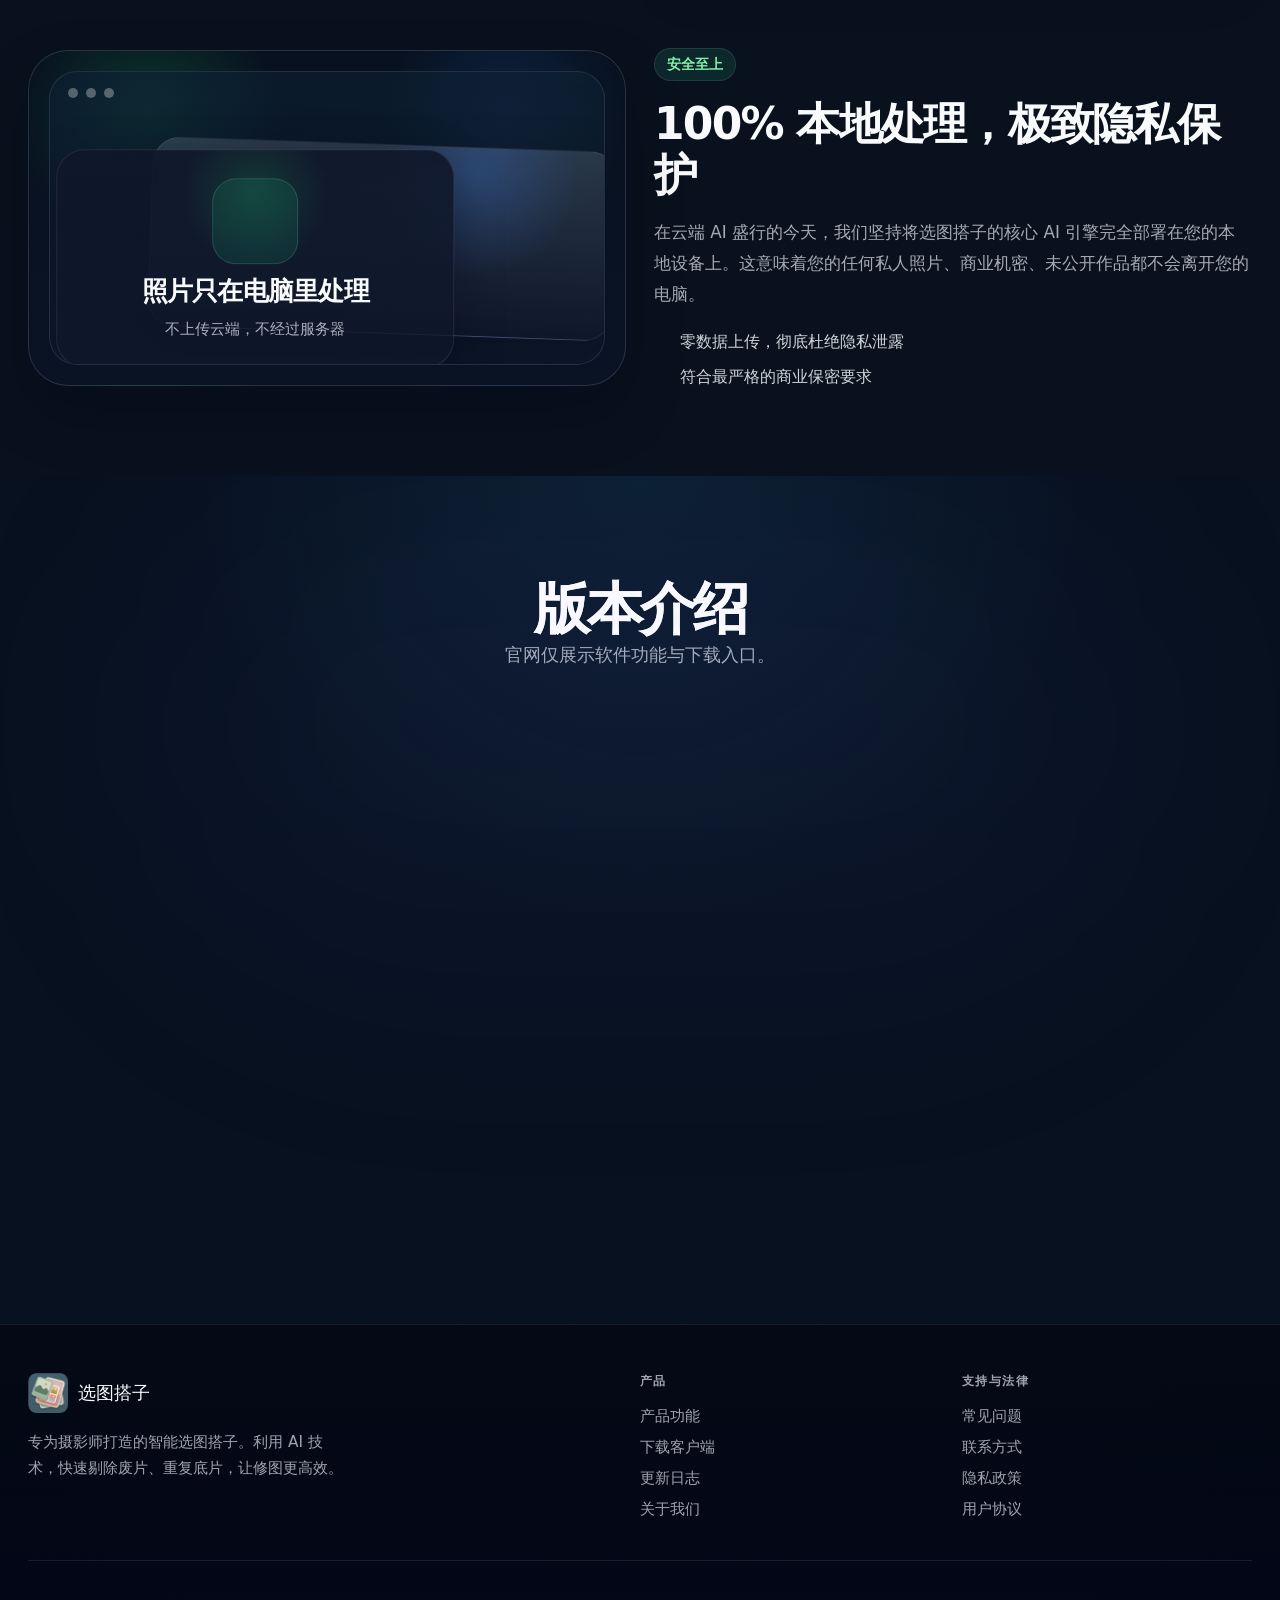
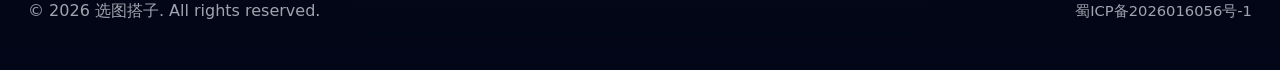
==== commit 2ff3df27: "refine product showcase" ====
--- a/index.html
+++ b/index.html
@@ -4,9 +4,9 @@
     <meta charset="UTF-8" />
     <meta name="viewport" content="width=device-width, initial-scale=1.0" />
     <title>Cullmate 选图搭子 - AI Photo Culling for Photographers</title>
-    <link rel="stylesheet" href="./styles.css" />
+    <link rel="stylesheet" href="./styles.css?v=20260422-1" />
     <script defer src="https://unpkg.com/lucide@latest"></script>
-    <script defer src="./app.js"></script>
+    <script defer src="./app.js?v=20260422-1"></script>
   </head>
   <body data-page="home">
     <div class="page-shell">
--- a/styles.css
+++ b/styles.css
@@ -241,10 +241,10 @@
   gap: 10px;
   padding: 10px 18px;
   border-radius: 999px;
-  background: rgba(255, 255, 255, 0.5);
-  border: 1px solid var(--line);
-  backdrop-filter: blur(16px);
-  box-shadow: var(--shadow-soft);
+  background: transparent;
+  border: 0;
+  backdrop-filter: none;
+  box-shadow: none;
 }
 
 .pill .muted {
@@ -353,13 +353,24 @@
 }
 
 .btn-primary {
-  background: #0f172a;
-  color: #fff;
-  box-shadow: 0 12px 30px rgba(15, 23, 42, 0.18);
+  background: linear-gradient(180deg, #f5f7fb 0%, #e3e9f1 100%);
+  color: #0f172a;
+  border-color: rgba(148, 163, 184, 0.22);
+  box-shadow: 0 12px 30px rgba(15, 23, 42, 0.14);
 }
 
 .btn-primary:hover {
-  background: #111827;
+  background: linear-gradient(180deg, #ffffff 0%, #edf2f7 100%);
+}
+
+.btn-secondary {
+  background: rgba(15, 23, 42, 0.28);
+  color: #f8fafc;
+  border-color: rgba(148, 163, 184, 0.18);
+}
+
+.btn-secondary:hover {
+  background: rgba(15, 23, 42, 0.42);
 }
 
 .btn-gradient {
@@ -371,7 +382,7 @@
   content: "";
   position: absolute;
   inset: 0;
-  background: linear-gradient(90deg, #2563eb 0%, #ec4899 100%);
+  background: linear-gradient(180deg, rgba(255, 255, 255, 0.18), rgba(255, 255, 255, 0.02));
   opacity: 0;
   transition: opacity 0.2s ease;
 }
@@ -386,13 +397,13 @@
 }
 
 .btn-light {
-  background: #fff;
-  color: var(--text);
-  border-color: var(--line);
+  background: rgba(255, 255, 255, 0.92);
+  color: #0f172a;
+  border-color: rgba(226, 232, 240, 0.9);
 }
 
 .btn-light:hover {
-  background: #f8fafc;
+  background: rgba(255, 255, 255, 1);
 }
 
 .btn-disabled,
@@ -595,83 +606,38 @@
   display: flex;
   align-items: center;
   overflow: hidden;
-  background: var(--bg);
+  background: #fff;
 }
 
 .home-hero-inner {
   position: relative;
   z-index: 2;
   width: 100%;
-  padding: 64px 0 80px;
-}
-
-.home-atmosphere {
+  padding: 28px 0 44px;
+  min-height: calc(100vh - var(--nav-h));
+  display: grid;
+  gap: 16px;
+  align-content: start;
+  justify-items: center;
+}
+
+.home-hero-media {
   position: absolute;
   inset: 0;
+  z-index: 0;
   overflow: hidden;
-  pointer-events: none;
-}
-
-.home-orb {
-  position: absolute;
-  border-radius: 999px;
-  filter: blur(120px);
-  opacity: 0.9;
-  will-change: transform;
-  transition: transform 0.15s ease-out;
-}
-
-.home-orb.one {
-  top: -10%;
-  left: -10%;
-  width: 60%;
-  height: 60%;
-  background: rgba(99, 102, 241, 0.1);
-}
-
-.home-orb.two {
-  top: 20%;
-  right: -10%;
-  width: 50%;
-  height: 50%;
-  background: rgba(244, 63, 94, 0.1);
-}
-
-.home-orb.three {
-  left: 20%;
-  bottom: -10%;
-  width: 60%;
-  height: 60%;
-  background: rgba(168, 85, 247, 0.1);
-}
-
-.grid-overlay {
-  position: absolute;
-  inset: 0;
-  background-image:
-    linear-gradient(to right, rgba(15, 23, 42, 0.035) 1px, transparent 1px),
-    linear-gradient(to bottom, rgba(15, 23, 42, 0.035) 1px, transparent 1px);
-  background-size: 64px 64px;
-  mask-image: radial-gradient(ellipse 60% 50% at 50% 0%, #000 70%, transparent 100%);
-  -webkit-mask-image: radial-gradient(ellipse 60% 50% at 50% 0%, #000 70%, transparent 100%);
-}
-
-.home-particles {
-  position: absolute;
-  inset: 0;
-}
-
-.particle {
-  position: absolute;
-  width: 6px;
-  height: 6px;
-  border-radius: 999px;
-  background: linear-gradient(180deg, rgba(99, 102, 241, 0.45), rgba(244, 63, 94, 0.35));
-  filter: blur(1px);
-  opacity: 0.4;
-  animation: drift var(--duration, 14s) linear infinite;
-  animation-delay: var(--delay, 0s);
-  transform: translate3d(0, 0, 0) scale(var(--scale, 1));
+}
+
+.home-hero-media img {
+  width: 100%;
+  height: 100%;
+  object-fit: cover;
+  object-position: center;
+  display: block;
+}
+
+.home-atmosphere {
+  display: none;
 }
 
 .home-stage {
@@ -682,51 +648,54 @@
 
 .home-kicker {
   margin: 0;
-  font-size: 0.96rem;
+  font-size: 0.92rem;
   font-weight: 700;
-  letter-spacing: 0.28em;
+  letter-spacing: 0.34em;
   text-transform: uppercase;
-  color: rgba(99, 102, 241, 0.72);
+  color: rgba(248, 250, 252, 0.78);
+  text-shadow: 0 2px 10px rgba(15, 23, 42, 0.28);
+}
+
+.home-copy-block {
+  width: min(100%, 1040px);
+  display: grid;
+  justify-items: center;
+  gap: 28px;
+  padding: 12px 0 0;
+  margin-top: clamp(-12px, -1vh, 0px);
 }
 
 .home-title {
   position: relative;
   margin: 0;
+  z-index: 2;
   text-align: center;
-  font-size: clamp(3rem, 8vw, 5rem);
+  font-size: clamp(2.2rem, 4.6vw, 3.8rem);
   line-height: 1.12;
   font-weight: 800;
-  letter-spacing: -0.06em;
+  letter-spacing: -0.055em;
+  color: rgba(248, 250, 252, 0.96);
+  text-shadow:
+    0 2px 10px rgba(15, 23, 42, 0.3),
+    0 10px 22px rgba(15, 23, 42, 0.16);
 }
 
 .home-title > .title-text {
   display: inline-block;
-  padding: 0 16px;
-  color: transparent;
-  background: linear-gradient(135deg, #0f172a 0%, #334155 60%, #64748b 100%);
-  -webkit-background-clip: text;
-  background-clip: text;
-  text-shadow: 0 10px 40px rgba(15, 23, 42, 0.05);
-}
-
-.home-title .home-underline {
-  position: absolute;
-  left: 50%;
-  bottom: -1.35rem;
-  width: 8rem;
-  height: 4px;
-  border-radius: 999px;
-  transform: translateX(-50%);
-  background: linear-gradient(90deg, var(--indigo), #a855f7, var(--rose));
-  opacity: 0.8;
+  padding: 0 8px;
+  color: inherit;
+  background: none;
+  -webkit-background-clip: initial;
+  background-clip: initial;
+  text-shadow: inherit;
 }
 
 .home-title .home-glow {
   position: absolute;
   inset: -20px;
   z-index: -1;
-  background: linear-gradient(90deg, rgba(99, 102, 241, 0.18), rgba(168, 85, 247, 0.18), rgba(244, 63, 94, 0.18));
-  filter: blur(48px);
+  background: linear-gradient(90deg, rgba(99, 102, 241, 0.2), rgba(168, 85, 247, 0.18), rgba(244, 63, 94, 0.16));
+  filter: blur(36px);
   border-radius: 999px;
   animation: pulseGlow 4s ease-in-out infinite;
 }
@@ -740,15 +709,52 @@
   color: var(--muted);
 }
 
+.home-copy .copy-underline {
+  display: inline;
+  background-image: linear-gradient(90deg, rgba(99, 102, 241, 0.38), rgba(168, 85, 247, 0.42), rgba(244, 63, 94, 0.34));
+  background-repeat: no-repeat;
+  background-size: 100% 0.28em;
+  background-position: 0 92%;
+}
+
 .home-cta {
   display: flex;
+  margin-top: 0;
   gap: 16px;
   flex-wrap: wrap;
   justify-content: center;
+  z-index: 2;
 }
 
 .home-hero .pill {
-  margin-bottom: 12px;
+  position: relative;
+  z-index: 3;
+  margin-bottom: 0;
+  display: flex;
+  justify-content: center;
+  color: rgba(248, 250, 252, 0.84);
+  text-shadow: 0 2px 8px rgba(15, 23, 42, 0.18);
+}
+
+.home-hero .pill .muted {
+  color: inherit;
+}
+
+.home-kicker {
+  position: relative;
+  z-index: 3;
+  text-align: center;
+  color: rgba(248, 250, 252, 0.74);
+}
+
+.home-hero::after {
+  content: "";
+  position: absolute;
+  inset: auto 0 0 0;
+  height: min(38vh, 420px);
+  background: linear-gradient(180deg, rgba(255, 255, 255, 0), rgba(10, 15, 26, 0.16));
+  z-index: 1;
+  pointer-events: none;
 }
 
 .product-hero {
@@ -763,10 +769,6 @@
 .product-hero .page-lead {
   max-width: 840px;
   margin: 0 auto;
-}
-
-.mockup-wrap {
-  padding: 30px 0 84px;
 }
 
 .mockup {
@@ -1125,6 +1127,7 @@
   align-items: center;
 }
 
+.feature-artwork,
 .demo-video {
   position: relative;
   overflow: hidden;
@@ -1136,6 +1139,15 @@
   box-shadow: 0 15px 30px rgba(15, 23, 42, 0.08);
 }
 
+.feature-artwork-image,
+.demo-video-player {
+  width: 100%;
+  height: 100%;
+  object-fit: cover;
+  display: block;
+}
+
+.feature-artwork::before,
 .demo-video::before {
   content: "";
   position: absolute;
@@ -1144,8 +1156,137 @@
   transition: background 0.2s ease;
 }
 
+.feature-artwork:hover::before,
 .demo-video:hover::before {
   background: rgba(15, 23, 42, 0.08);
+}
+
+.feature-artwork-caption {
+  position: absolute;
+  left: 18px;
+  bottom: 18px;
+  padding: 10px 14px;
+  border-radius: 16px;
+  background: rgba(255, 255, 255, 0.9);
+  color: #0f172a;
+  font-size: 0.88rem;
+  font-weight: 700;
+  box-shadow: 0 12px 24px rgba(15, 23, 42, 0.16);
+  backdrop-filter: blur(12px);
+}
+
+.feature-artwork-local {
+  background:
+    radial-gradient(circle at 20% 20%, rgba(34, 197, 94, 0.22), transparent 24%),
+    radial-gradient(circle at 80% 18%, rgba(59, 130, 246, 0.16), transparent 22%),
+    linear-gradient(180deg, #07111f 0%, #0b1324 100%);
+  border-color: rgba(148, 163, 184, 0.22);
+  box-shadow: 0 28px 60px rgba(2, 6, 23, 0.22);
+  padding: 20px;
+}
+
+.feature-offline-shell {
+  position: relative;
+  height: 100%;
+  border-radius: 28px;
+  overflow: hidden;
+  border: 1px solid rgba(148, 163, 184, 0.16);
+  background:
+    linear-gradient(180deg, rgba(15, 23, 42, 0.52), rgba(15, 23, 42, 0.82)),
+    linear-gradient(135deg, rgba(14, 165, 233, 0.08), rgba(16, 185, 129, 0.08));
+}
+
+.feature-offline-top {
+  display: flex;
+  align-items: center;
+  gap: 8px;
+  padding: 16px 18px;
+}
+
+.feature-offline-dot {
+  width: 10px;
+  height: 10px;
+  border-radius: 999px;
+  background: rgba(255, 255, 255, 0.3);
+}
+
+.feature-offline-stage {
+  position: relative;
+  display: grid;
+  place-items: center;
+  height: calc(100% - 120px);
+  min-height: 280px;
+  padding: 10px 18px 18px;
+}
+
+.feature-offline-card {
+  position: absolute;
+  inset: auto;
+  border-radius: 28px;
+  border: 1px solid rgba(255, 255, 255, 0.08);
+  box-shadow: 0 18px 50px rgba(2, 6, 23, 0.3);
+}
+
+.feature-offline-card-back {
+  width: 84%;
+  height: 68%;
+  background:
+    radial-gradient(circle at 70% 15%, rgba(59, 130, 246, 0.24), transparent 28%),
+    linear-gradient(180deg, rgba(148, 163, 184, 0.22), rgba(15, 23, 42, 0.82));
+  transform: translate(12%, -8%) rotate(2deg);
+}
+
+.feature-offline-card-front {
+  width: 72%;
+  height: 78%;
+  display: grid;
+  place-items: center;
+  gap: 10px;
+  padding: 28px;
+  background:
+    radial-gradient(circle at 50% 20%, rgba(34, 197, 94, 0.18), transparent 28%),
+    linear-gradient(180deg, rgba(15, 23, 42, 0.92), rgba(15, 23, 42, 0.72));
+  transform: translate(-18%, 2%);
+}
+
+.feature-offline-lock {
+  width: 86px;
+  height: 86px;
+  border-radius: 24px;
+  display: grid;
+  place-items: center;
+  background: rgba(16, 185, 129, 0.12);
+  color: #86efac;
+  box-shadow: inset 0 0 0 1px rgba(134, 239, 172, 0.18);
+}
+
+.feature-offline-title {
+  color: #f8fafc;
+  font-size: clamp(1.3rem, 2vw, 1.8rem);
+  font-weight: 800;
+  letter-spacing: -0.03em;
+  text-align: center;
+}
+
+.feature-offline-copy {
+  color: rgba(226, 232, 240, 0.74);
+  font-size: 0.95rem;
+  text-align: center;
+}
+
+.feature-offline-footer {
+  display: flex;
+  justify-content: space-between;
+  gap: 14px;
+  padding: 0 20px 18px;
+  color: rgba(226, 232, 240, 0.74);
+  font-size: 0.86rem;
+}
+
+.feature-offline-footer span {
+  display: inline-flex;
+  align-items: center;
+  gap: 8px;
 }
 
 .demo-video .center {
@@ -1957,7 +2098,16 @@
   justify-content: space-between;
   gap: 16px;
   align-items: center;
-  margin-bottom: 28px;
+  margin-bottom: 20px;
+  padding-bottom: 20px;
+  border-bottom: 1px solid #e2e8f0;
+}
+
+.checkout-heading {
+  margin: 8px 0 0;
+  font-size: clamp(1.85rem, 3.5vw, 2.4rem);
+  line-height: 1.1;
+  color: #0f172a;
 }
 
 .checkout-top .crumb {
@@ -1968,9 +2118,19 @@
 }
 
 .checkout-order h2,
-.checkout-pay h2 {
-  margin: 0 0 22px;
-  font-size: 1.7rem;
+.checkout-pay h2,
+.checkout-form h2 {
+  margin: 0 0 18px;
+  font-size: 1.35rem;
+}
+
+.order-meta {
+  display: flex;
+  flex-wrap: wrap;
+  gap: 10px 18px;
+  margin-bottom: 18px;
+  color: #64748b;
+  font-size: 0.92rem;
 }
 
 .order-row {
@@ -2023,6 +2183,43 @@
   display: grid;
   grid-template-columns: repeat(2, minmax(0, 1fr));
   gap: 16px;
+}
+
+.payment-grid-single {
+  grid-template-columns: minmax(0, 1fr);
+}
+
+.payment-method-static {
+  display: flex;
+  align-items: center;
+  gap: 16px;
+  padding: 18px;
+  border-radius: 16px;
+  border: 1px solid #dbeafe;
+  background: #f8fbff;
+}
+
+.payment-method-static .chip {
+  width: 52px;
+  height: 52px;
+  border-radius: 999px;
+  display: grid;
+  place-items: center;
+  background: #1677ff;
+  color: #fff;
+  font-weight: 800;
+  font-size: 1.15rem;
+  flex: none;
+}
+
+.payment-method-static strong {
+  display: block;
+  color: #0f172a;
+}
+
+.payment-method-static p {
+  margin: 6px 0 0;
+  color: #64748b;
 }
 
 .payment-option {
@@ -2101,6 +2298,283 @@
   font-weight: 600;
 }
 
+.checkout-form-grid {
+  display: grid;
+  grid-template-columns: repeat(4, minmax(0, 1fr));
+  gap: 16px;
+}
+
+.checkout-info-list {
+  display: grid;
+  border: 1px solid #e2e8f0;
+  border-radius: 20px;
+  overflow: hidden;
+}
+
+.checkout-info-list div {
+  display: flex;
+  justify-content: space-between;
+  gap: 16px;
+  align-items: center;
+  padding: 16px 18px;
+  background: #fff;
+}
+
+.checkout-info-list div + div {
+  border-top: 1px solid #eef2f7;
+}
+
+.checkout-info-list span {
+  color: #64748b;
+}
+
+.checkout-info-list strong {
+  color: #0f172a;
+  text-align: right;
+}
+
+.field {
+  display: grid;
+  gap: 10px;
+}
+
+.field span {
+  font-size: 0.92rem;
+  font-weight: 600;
+  color: #334155;
+}
+
+.field input,
+.field textarea {
+  width: 100%;
+  border: 1px solid #dbe4f0;
+  border-radius: 16px;
+  background: #f8fafc;
+  color: #0f172a;
+  padding: 14px 16px;
+  font: inherit;
+  resize: none;
+}
+
+.field-full {
+  grid-column: 1 / -1;
+}
+
+.checkout-table {
+  border: 1px solid #e2e8f0;
+  border-radius: 20px;
+  overflow: hidden;
+  background: #fff;
+}
+
+.checkout-table-head,
+.checkout-table-row {
+  display: grid;
+  grid-template-columns: minmax(0, 2fr) 1.1fr 0.6fr 0.8fr;
+  gap: 16px;
+  align-items: center;
+  padding: 18px 20px;
+}
+
+.checkout-table-head {
+  background: #f8fafc;
+  color: #64748b;
+  font-size: 0.9rem;
+  font-weight: 600;
+}
+
+.checkout-table-row {
+  border-top: 1px solid #eef2f7;
+}
+
+.checkout-table-row strong {
+  color: #0f172a;
+}
+
+.checkout-table-row p {
+  margin: 6px 0 0;
+  color: #64748b;
+  font-size: 0.92rem;
+  line-height: 1.6;
+}
+
+.checkout-service-grid {
+  display: grid;
+  grid-template-columns: repeat(2, minmax(0, 1fr));
+  gap: 16px;
+}
+
+.service-panel {
+  padding: 18px 20px;
+  border-radius: 18px;
+  background: #f8fafc;
+  border: 1px solid #e2e8f0;
+}
+
+.service-panel strong {
+  display: block;
+  margin-bottom: 8px;
+  color: #0f172a;
+}
+
+.service-panel p {
+  margin: 0;
+  color: #64748b;
+  line-height: 1.7;
+}
+
+.checkout-note {
+  margin-top: 14px;
+  padding: 14px 16px;
+  border-radius: 14px;
+  background: #f8fafc;
+  color: #64748b;
+}
+
+.checkout-note p {
+  margin: 0;
+  line-height: 1.7;
+}
+
+.checkout-note p + p {
+  margin-top: 8px;
+}
+
+.checkout-side-card {
+  text-align: center;
+  border: 1px solid #dbe4f0;
+}
+
+.side-badge {
+  display: inline-flex;
+  padding: 8px 14px;
+  border-radius: 999px;
+  background: #eff6ff;
+  color: #2563eb;
+  font-size: 0.78rem;
+  font-weight: 700;
+  letter-spacing: 0.06em;
+  text-transform: uppercase;
+}
+
+.side-copy {
+  margin: 12px 0 18px;
+  color: #64748b;
+  font-size: 0.94rem;
+  line-height: 1.75;
+}
+
+.side-summary {
+  display: grid;
+  gap: 12px;
+  margin: 0 0 20px;
+  padding: 16px;
+  border-radius: 16px;
+  background: #f8fafc;
+  text-align: left;
+}
+
+.side-summary div {
+  display: flex;
+  justify-content: space-between;
+  gap: 16px;
+  align-items: center;
+  color: #64748b;
+}
+
+.side-summary strong {
+  color: #0f172a;
+}
+
+.pay-highlight {
+  font-size: 1.28rem;
+}
+
+.status-waiting {
+  color: #d97706;
+}
+
+.status-success {
+  color: #059669;
+}
+
+.payment-result {
+  max-width: 860px;
+  margin: 0 auto;
+  padding: 40px;
+  border-radius: var(--radius-3xl);
+  background: #fff;
+  border: 1px solid var(--line);
+  box-shadow: var(--shadow-soft);
+  text-align: center;
+}
+
+.result-icon {
+  width: 88px;
+  height: 88px;
+  margin: 0 auto 18px;
+  border-radius: 28px;
+  display: grid;
+  place-items: center;
+  background: #dcfce7;
+  color: #16a34a;
+}
+
+.result-kicker {
+  margin: 0;
+  color: #16a34a;
+  font-size: 0.92rem;
+  font-weight: 700;
+  letter-spacing: 0.16em;
+  text-transform: uppercase;
+}
+
+.payment-result h1 {
+  margin: 14px 0 14px;
+  font-size: clamp(2rem, 4vw, 3rem);
+  line-height: 1.1;
+}
+
+.result-copy {
+  margin: 0 auto;
+  max-width: 660px;
+  color: #64748b;
+  line-height: 1.8;
+}
+
+.result-grid {
+  display: grid;
+  grid-template-columns: repeat(2, minmax(0, 1fr));
+  gap: 16px;
+  margin: 28px 0 32px;
+}
+
+.result-item {
+  padding: 20px;
+  border-radius: 20px;
+  background: #f8fafc;
+  text-align: left;
+}
+
+.result-item span {
+  display: block;
+  margin-bottom: 10px;
+  color: #64748b;
+  font-size: 0.9rem;
+}
+
+.result-item strong {
+  color: #0f172a;
+  font-size: 1.02rem;
+}
+
+.result-actions {
+  display: flex;
+  justify-content: center;
+  gap: 14px;
+  flex-wrap: wrap;
+}
+
 .sticky-card {
   position: sticky;
   top: 104px;
@@ -2240,11 +2714,25 @@
   }
 
   .home-hero-inner {
-    padding-top: 72px;
+    align-content: start;
+    padding-top: 24px;
+    padding-bottom: 48px;
   }
 
   .hero-title {
     font-size: clamp(4rem, 6vw, 6.5rem);
+  }
+
+  .home-title,
+  .home-cta {
+    transform: none;
+  }
+
+  .home-hero .pill,
+  .home-kicker {
+    position: relative;
+    left: auto;
+    right: auto;
   }
 
   .page-grid.cols-2 {
@@ -2280,6 +2768,15 @@
 
   .checkout-side {
     position: static;
+  }
+
+  .checkout-form-grid,
+  .result-grid {
+    grid-template-columns: 1fr;
+  }
+
+  .checkout-service-grid {
+    grid-template-columns: 1fr;
   }
 }
 
@@ -2329,11 +2826,751 @@
     padding-top: 36px;
   }
 
+  .home-hero-inner {
+    min-height: calc(100vh - var(--nav-h));
+    padding-top: 28px;
+    padding-bottom: 48px;
+  }
+
+  .home-copy-block {
+    margin-top: clamp(-16px, -1vh, 0px);
+  }
+
+  .home-hero-media img {
+    width: 100%;
+    height: 100%;
+  }
+
+  .home-title {
+    font-size: clamp(2rem, 9vw, 3.2rem);
+  }
+
   .payment-grid {
     grid-template-columns: 1fr;
   }
 
+  .checkout-top {
+    flex-direction: column;
+    align-items: flex-start;
+  }
+
+  .checkout-table-head,
+  .checkout-table-row {
+    grid-template-columns: 1fr;
+    gap: 10px;
+  }
+
+  .payment-result {
+    padding: 28px 24px;
+  }
+
   .agreement {
     margin-bottom: 32px;
   }
 }
+
+/* Redesign layer */
+:root {
+  --bg: #08111f;
+  --surface: rgba(15, 23, 42, 0.78);
+  --surface-soft: rgba(15, 23, 42, 0.58);
+  --text: #f8fafc;
+  --muted: #cbd5e1;
+  --faint: #94a3b8;
+  --line: rgba(148, 163, 184, 0.16);
+  --line-strong: rgba(203, 213, 225, 0.22);
+  --shadow: 0 28px 90px rgba(2, 6, 23, 0.42);
+  --shadow-soft: 0 18px 50px rgba(2, 6, 23, 0.22);
+  --nav-h: 80px;
+  --blue: #7cb0ff;
+  --indigo: #9b8cff;
+  --purple: #c084fc;
+  --rose: #fb7185;
+  --emerald: #34d399;
+  --pink: #f472b6;
+}
+
+html {
+  background:
+    radial-gradient(circle at top left, rgba(56, 189, 248, 0.16), transparent 28%),
+    radial-gradient(circle at 80% 0%, rgba(168, 85, 247, 0.18), transparent 24%),
+    linear-gradient(180deg, #09111e 0%, #07111b 100%);
+}
+
+body {
+  background:
+    radial-gradient(circle at 15% 10%, rgba(56, 189, 248, 0.12), transparent 22%),
+    radial-gradient(circle at 80% 0%, rgba(168, 85, 247, 0.15), transparent 22%),
+    radial-gradient(circle at 50% 120%, rgba(244, 114, 182, 0.1), transparent 24%),
+    linear-gradient(180deg, #09111e 0%, #07111b 32%, #09111e 100%);
+  color: var(--text);
+  font-family: Inter, "PingFang SC", "Hiragino Sans GB", "Microsoft YaHei", "Noto Sans SC", ui-sans-serif, system-ui, sans-serif;
+}
+
+body::before {
+  content: "";
+  position: fixed;
+  inset: 0;
+  pointer-events: none;
+  background-image:
+    linear-gradient(rgba(255, 255, 255, 0.018) 1px, transparent 1px),
+    linear-gradient(90deg, rgba(255, 255, 255, 0.018) 1px, transparent 1px);
+  background-size: 36px 36px;
+  mask-image: linear-gradient(180deg, rgba(0, 0, 0, 0.46), transparent 86%);
+  opacity: 0.5;
+  z-index: -1;
+}
+
+main {
+  padding-top: var(--nav-h);
+}
+
+.container {
+  width: min(1224px, calc(100% - 40px));
+}
+
+.site-nav {
+  height: var(--nav-h);
+  background: linear-gradient(180deg, rgba(8, 17, 31, 0.92), rgba(8, 17, 31, 0.58));
+  backdrop-filter: blur(22px);
+  border-bottom: 1px solid rgba(148, 163, 184, 0.1);
+}
+
+.site-nav.scrolled {
+  background: rgba(8, 17, 31, 0.8);
+  box-shadow: 0 14px 40px rgba(2, 6, 23, 0.24);
+}
+
+.nav-inner {
+  height: calc(var(--nav-h) - 18px);
+  margin-top: 9px;
+  padding: 0 18px;
+  border-radius: 999px;
+  background: rgba(15, 23, 42, 0.46);
+  border: 1px solid rgba(148, 163, 184, 0.16);
+  backdrop-filter: blur(18px);
+  box-shadow: 0 16px 40px rgba(2, 6, 23, 0.2);
+}
+
+.brand,
+.footer-brand {
+  color: #f8fafc;
+}
+
+.nav-links a {
+  color: rgba(226, 232, 240, 0.72);
+}
+
+.nav-links a:hover,
+.nav-links a.active {
+  color: #fff;
+}
+
+.nav-toggle {
+  color: rgba(226, 232, 240, 0.82);
+}
+
+.nav-toggle:hover {
+  background: rgba(226, 232, 240, 0.08);
+  color: #fff;
+}
+
+.mobile-nav {
+  background: rgba(8, 17, 31, 0.96);
+  border-bottom: 1px solid rgba(148, 163, 184, 0.14);
+}
+
+.mobile-links a {
+  color: rgba(226, 232, 240, 0.78);
+}
+
+.mobile-links a:hover,
+.mobile-links a.active {
+  color: #fff;
+  background: rgba(148, 163, 184, 0.08);
+}
+
+.page-heading,
+.section-heading h2,
+.home-title,
+.hero-title,
+.value-card h2,
+.about-dark h2,
+.about-philosophy h2,
+.legal-card h1 {
+  background: linear-gradient(180deg, #fff 0%, #cbd5e1 100%);
+  -webkit-background-clip: text;
+  background-clip: text;
+  color: transparent;
+}
+
+.page-lead,
+.hero-subtitle,
+.home-copy,
+.footer-desc,
+.feature-copy p,
+.contact-card p,
+.faq-item p,
+.faq-item li,
+.legal-prose,
+.step p,
+.download-card p,
+.pricing-card p,
+.about-column p,
+.audience-card p,
+.value-card p {
+  color: rgba(226, 232, 240, 0.72);
+}
+
+.pill,
+.home-stat,
+.home-mini-card,
+.home-trust-chip {
+  background: rgba(15, 23, 42, 0.54);
+  border: 1px solid rgba(148, 163, 184, 0.18);
+  color: rgba(241, 245, 249, 0.88);
+  box-shadow: 0 14px 30px rgba(2, 6, 23, 0.16);
+}
+
+.btn {
+  border-radius: 999px;
+  padding: 15px 24px;
+}
+
+.btn-primary {
+  background: linear-gradient(180deg, #f5f7fb 0%, #e3e9f1 100%);
+  color: #08111f;
+  border-color: rgba(148, 163, 184, 0.22);
+  box-shadow: 0 14px 34px rgba(2, 6, 23, 0.18);
+}
+
+.btn-primary:hover {
+  background: linear-gradient(180deg, #ffffff 0%, #edf2f7 100%);
+}
+
+.btn-secondary,
+.btn-light {
+  background: rgba(255, 255, 255, 0.06);
+  color: #f8fafc;
+  border-color: rgba(148, 163, 184, 0.16);
+}
+
+.btn-secondary:hover,
+.btn-light:hover {
+  background: rgba(255, 255, 255, 0.1);
+  border-color: rgba(226, 232, 240, 0.24);
+}
+
+.btn-disabled,
+.btn-disabled:hover {
+  background: rgba(148, 163, 184, 0.12);
+  color: rgba(226, 232, 240, 0.56);
+}
+
+.site-footer {
+  background: linear-gradient(180deg, rgba(3, 7, 18, 0.72), rgba(2, 6, 23, 0.98));
+  border-top: 1px solid rgba(148, 163, 184, 0.14);
+}
+
+.footer-heading,
+.footer-desc,
+.footer-list a,
+.footer-copy,
+.footer-meta,
+.footer-meta a {
+  color: rgba(226, 232, 240, 0.7);
+}
+
+.footer-list a:hover,
+.footer-meta a:hover,
+.footer-icons a:hover {
+  color: #fff;
+}
+
+.footer-bottom {
+  border-top-color: rgba(148, 163, 184, 0.14);
+}
+
+.home-hero {
+  min-height: calc(100vh - var(--nav-h));
+  overflow: clip;
+  background:
+    radial-gradient(circle at 20% 15%, rgba(56, 189, 248, 0.12), transparent 24%),
+    radial-gradient(circle at 72% 18%, rgba(168, 85, 247, 0.16), transparent 22%),
+    linear-gradient(180deg, rgba(8, 17, 31, 0.9), rgba(8, 17, 31, 0.64));
+}
+
+.home-atmosphere {
+  display: block;
+  position: absolute;
+  inset: 0;
+  overflow: hidden;
+}
+
+.grid-overlay {
+  display: block;
+  position: absolute;
+  inset: 0;
+  background-image:
+    linear-gradient(rgba(255, 255, 255, 0.025) 1px, transparent 1px),
+    linear-gradient(90deg, rgba(255, 255, 255, 0.025) 1px, transparent 1px);
+  background-size: 56px 56px;
+  mask-image: linear-gradient(180deg, rgba(0, 0, 0, 0.4), transparent 86%);
+}
+
+.home-orb {
+  position: absolute;
+  border-radius: 999px;
+}
+
+.home-orb.one {
+  width: 24rem;
+  height: 24rem;
+  left: -7rem;
+  top: -7rem;
+  background: radial-gradient(circle, rgba(59, 130, 246, 0.2), rgba(59, 130, 246, 0));
+  opacity: 0.08;
+}
+
+.home-hero-inner {
+  position: relative;
+  z-index: 1;
+  min-height: calc(100vh - var(--nav-h));
+  padding: 64px 0 40px;
+  display: grid;
+  grid-template-columns: minmax(0, 0.92fr) minmax(420px, 1.08fr);
+  gap: 56px;
+  align-items: start;
+  justify-items: stretch;
+}
+
+.home-copy-panel {
+  display: grid;
+  gap: 16px;
+  max-width: 600px;
+  justify-items: start;
+  text-align: left;
+  padding-top: 24px;
+}
+
+.home-kicker {
+  margin: 0;
+  font-size: 0.9rem;
+  letter-spacing: 0.36em;
+  text-transform: uppercase;
+  color: rgba(226, 232, 240, 0.64);
+}
+
+.home-title {
+  margin: 0;
+  position: relative;
+  font-size: clamp(2.7rem, 4.8vw, 4.4rem);
+  line-height: 1.02;
+  max-width: 12ch;
+  font-weight: 700;
+}
+
+.home-title .home-glow {
+  inset: -18px -12px;
+  background: linear-gradient(90deg, rgba(56, 189, 248, 0.06), rgba(168, 85, 247, 0.1), rgba(244, 114, 182, 0.06));
+  filter: blur(18px);
+}
+
+.home-title .title-text {
+  display: inline-grid;
+  gap: 0.12em;
+}
+
+.home-title .title-line {
+  display: block;
+  white-space: nowrap;
+}
+
+.home-title .title-line:first-child {
+  max-width: 4.5ch;
+}
+
+.home-copy {
+  margin: 0;
+  max-width: 540px;
+  font-size: 0.98rem;
+  line-height: 1.8;
+}
+
+.home-cta {
+  justify-content: flex-start;
+  gap: 12px;
+}
+
+.home-text-link {
+  display: inline-flex;
+  align-items: center;
+  gap: 8px;
+  padding: 0 6px;
+  color: rgba(226, 232, 240, 0.78);
+  font-weight: 600;
+  text-decoration: none;
+  white-space: nowrap;
+}
+
+.home-text-link:hover {
+  color: #fff;
+}
+
+.home-visual-panel {
+  position: relative;
+  display: grid;
+  align-content: start;
+  justify-items: center;
+  width: min(100%, 600px);
+  justify-self: end;
+  padding-top: 18px;
+}
+
+.home-visual-card {
+  width: 100%;
+  padding: 0;
+  border-radius: 32px;
+  background: transparent;
+  border: 0;
+  box-shadow: none;
+}
+
+.home-hero-media {
+  position: relative;
+  inset: auto;
+  overflow: hidden;
+  border-radius: 32px;
+  border: 1px solid rgba(148, 163, 184, 0.14);
+  background: rgba(2, 6, 23, 0.28);
+  box-shadow: 0 18px 50px rgba(2, 6, 23, 0.22);
+}
+
+.home-hero-media img {
+  width: 100%;
+  height: auto;
+  aspect-ratio: 5 / 4;
+  object-fit: cover;
+  object-position: center;
+  transform: scale(1.01);
+}
+
+.product-hero,
+.download-page,
+.about-hero,
+.content-page,
+.pricing-section,
+.showcase,
+.about-white,
+.about-dark,
+.value-section {
+  position: relative;
+}
+
+.product-hero,
+.about-hero,
+.content-page,
+.download-page {
+  padding-top: 68px;
+}
+
+.product-hero,
+.download-page,
+.showcase,
+.pricing-section,
+.about-white,
+.about-dark,
+.value-section {
+  padding-bottom: 88px;
+}
+
+.mockup,
+.content-card,
+.pricing-card,
+.download-card,
+.howto-card,
+.legal-card,
+.changelog-card,
+.contact-banner,
+.value-card,
+.audience-card,
+.faq-item {
+  background:
+    linear-gradient(180deg, rgba(15, 23, 42, 0.94), rgba(15, 23, 42, 0.72)),
+    rgba(15, 23, 42, 0.72);
+  border: 1px solid rgba(148, 163, 184, 0.16);
+  box-shadow: var(--shadow);
+  backdrop-filter: blur(20px);
+}
+
+.mockup-header {
+  background: rgba(255, 255, 255, 0.04);
+  border-bottom: 1px solid rgba(148, 163, 184, 0.12);
+}
+
+.feature-copy .eyebrow,
+.floating-tag,
+.download-meta,
+.changelog-date,
+.badge,
+.overlay-badge,
+.step .circle,
+.page-icon-box,
+.about-icon,
+.card-icon {
+  border: 1px solid rgba(148, 163, 184, 0.16);
+}
+
+.feature-copy .eyebrow {
+  background: rgba(56, 189, 248, 0.12);
+  color: #93c5fd;
+}
+
+.feature-copy .eyebrow.purple {
+  background: rgba(168, 85, 247, 0.12);
+  color: #d8b4fe;
+}
+
+.feature-copy .eyebrow.pink {
+  background: rgba(244, 114, 182, 0.12);
+  color: #f9a8d4;
+}
+
+.feature-copy .eyebrow.green {
+  background: rgba(52, 211, 153, 0.12);
+  color: #86efac;
+}
+
+.feature-list li,
+.bullets li {
+  color: rgba(241, 245, 249, 0.86);
+}
+
+.pricing-section {
+  background:
+    radial-gradient(circle at top, rgba(56, 189, 248, 0.08), transparent 42%),
+    rgba(8, 17, 31, 0.94);
+}
+
+.pricing-card.soft {
+  background: rgba(15, 23, 42, 0.48);
+}
+
+.pricing-card.featured .ribbon {
+  background: linear-gradient(90deg, #60a5fa, #a78bfa 60%, #f472b6);
+}
+
+.download-page {
+  background:
+    radial-gradient(circle at top left, rgba(99, 102, 241, 0.08), transparent 30%),
+    radial-gradient(circle at 80% 15%, rgba(244, 114, 182, 0.08), transparent 26%);
+}
+
+.download-card .floating-tag.green {
+  background: rgba(52, 211, 153, 0.14);
+  color: #a7f3d0;
+}
+
+.download-card .floating-tag.gray {
+  background: rgba(148, 163, 184, 0.14);
+  color: #e2e8f0;
+}
+
+.download-meta,
+.spec-box {
+  background: rgba(255, 255, 255, 0.04);
+}
+
+.spec-box h4,
+.legal-prose h3,
+.download-card h3,
+.pricing-card h3,
+.contact-card h3,
+.about-column h3,
+.audience-card h3,
+.step h4,
+.value-card h2,
+.section-heading h2 {
+  color: #fff;
+}
+
+.about-hero {
+  text-align: center;
+}
+
+.about-white {
+  background: rgba(8, 17, 31, 0.55);
+}
+
+.about-dark {
+  background:
+    radial-gradient(circle at top right, rgba(168, 85, 247, 0.1), transparent 28%),
+    linear-gradient(180deg, rgba(6, 11, 20, 0.96), rgba(10, 15, 28, 0.96));
+}
+
+.audience-card {
+  background:
+    linear-gradient(180deg, rgba(15, 23, 42, 0.82), rgba(15, 23, 42, 0.62)),
+    rgba(15, 23, 42, 0.7);
+}
+
+.value-section {
+  background: rgba(8, 17, 31, 0.72);
+}
+
+.contact-banner {
+  background:
+    radial-gradient(circle at top, rgba(96, 165, 250, 0.18), transparent 32%),
+    linear-gradient(135deg, rgba(15, 23, 42, 0.94), rgba(30, 41, 59, 0.88));
+}
+
+.contact-link {
+  color: #93c5fd;
+}
+
+.legal-card {
+  background:
+    linear-gradient(180deg, rgba(15, 23, 42, 0.94), rgba(15, 23, 42, 0.76)),
+    rgba(15, 23, 42, 0.78);
+}
+
+.legal-card .updated {
+  color: rgba(226, 232, 240, 0.6);
+}
+
+.legal-section h2 {
+  border-bottom-color: rgba(148, 163, 184, 0.16);
+}
+
+.changelog-date {
+  background: rgba(244, 114, 182, 0.12);
+  color: #f9a8d4;
+}
+
+.hide-mobile {
+  display: inline;
+}
+
+.reveal {
+  opacity: 1;
+  transform: none;
+}
+
+body.js-ready .reveal {
+  opacity: 0;
+  transform: translateY(18px) scale(0.99);
+  transition: opacity 0.72s ease, transform 0.72s ease;
+}
+
+body.js-ready .reveal.in-view {
+  opacity: 1;
+  transform: translateY(0) scale(1);
+}
+
+@keyframes drift {
+  from {
+    transform: translate3d(0, 0, 0) scale(var(--scale));
+  }
+  to {
+    transform: translate3d(calc(var(--dx) * 0.2), var(--dy), 0) scale(var(--scale));
+  }
+}
+
+@media (max-width: 1080px) {
+  .home-hero-inner {
+    grid-template-columns: 1fr;
+    gap: 24px;
+    justify-items: center;
+    padding-top: 48px;
+    align-items: start;
+  }
+
+  .home-copy-panel {
+    max-width: 700px;
+    justify-items: center;
+    text-align: center;
+    padding-top: 0;
+  }
+
+  .home-cta {
+    justify-content: center;
+  }
+
+  .home-visual-panel {
+    justify-self: center;
+  }
+
+  .footer-grid,
+  .about-columns,
+  .audience-grid,
+  .contact-grid,
+  .pricing-grid,
+  .download-grid {
+    grid-template-columns: 1fr;
+  }
+
+  .feature-row,
+  .feature-row.reverse {
+    grid-template-columns: 1fr;
+  }
+
+  .feature-row.reverse .feature-media {
+    order: 0;
+  }
+}
+
+@media (max-width: 720px) {
+  .container {
+    width: min(100% - 24px, 1224px);
+  }
+
+  .nav-links {
+    display: none;
+  }
+
+  .nav-toggle {
+    display: inline-flex;
+  }
+
+  .home-hero-inner {
+    padding-top: 24px;
+  }
+
+  .home-title {
+    font-size: clamp(2.35rem, 10vw, 3.2rem);
+    max-width: 12ch;
+  }
+
+  .home-copy {
+    font-size: 1rem;
+  }
+
+  .home-cta {
+    flex-direction: column;
+    align-items: stretch;
+  }
+
+  .btn {
+    width: 100%;
+  }
+
+  .home-text-link {
+    justify-content: center;
+  }
+
+  .page-heading,
+  .section-heading h2,
+  .value-card h2,
+  .about-dark h2 {
+    font-size: clamp(2rem, 10vw, 3rem);
+  }
+
+  .content-card,
+  .download-card,
+  .pricing-card,
+  .howto-card,
+  .legal-card,
+  .changelog-card {
+    padding: 22px;
+  }
+}
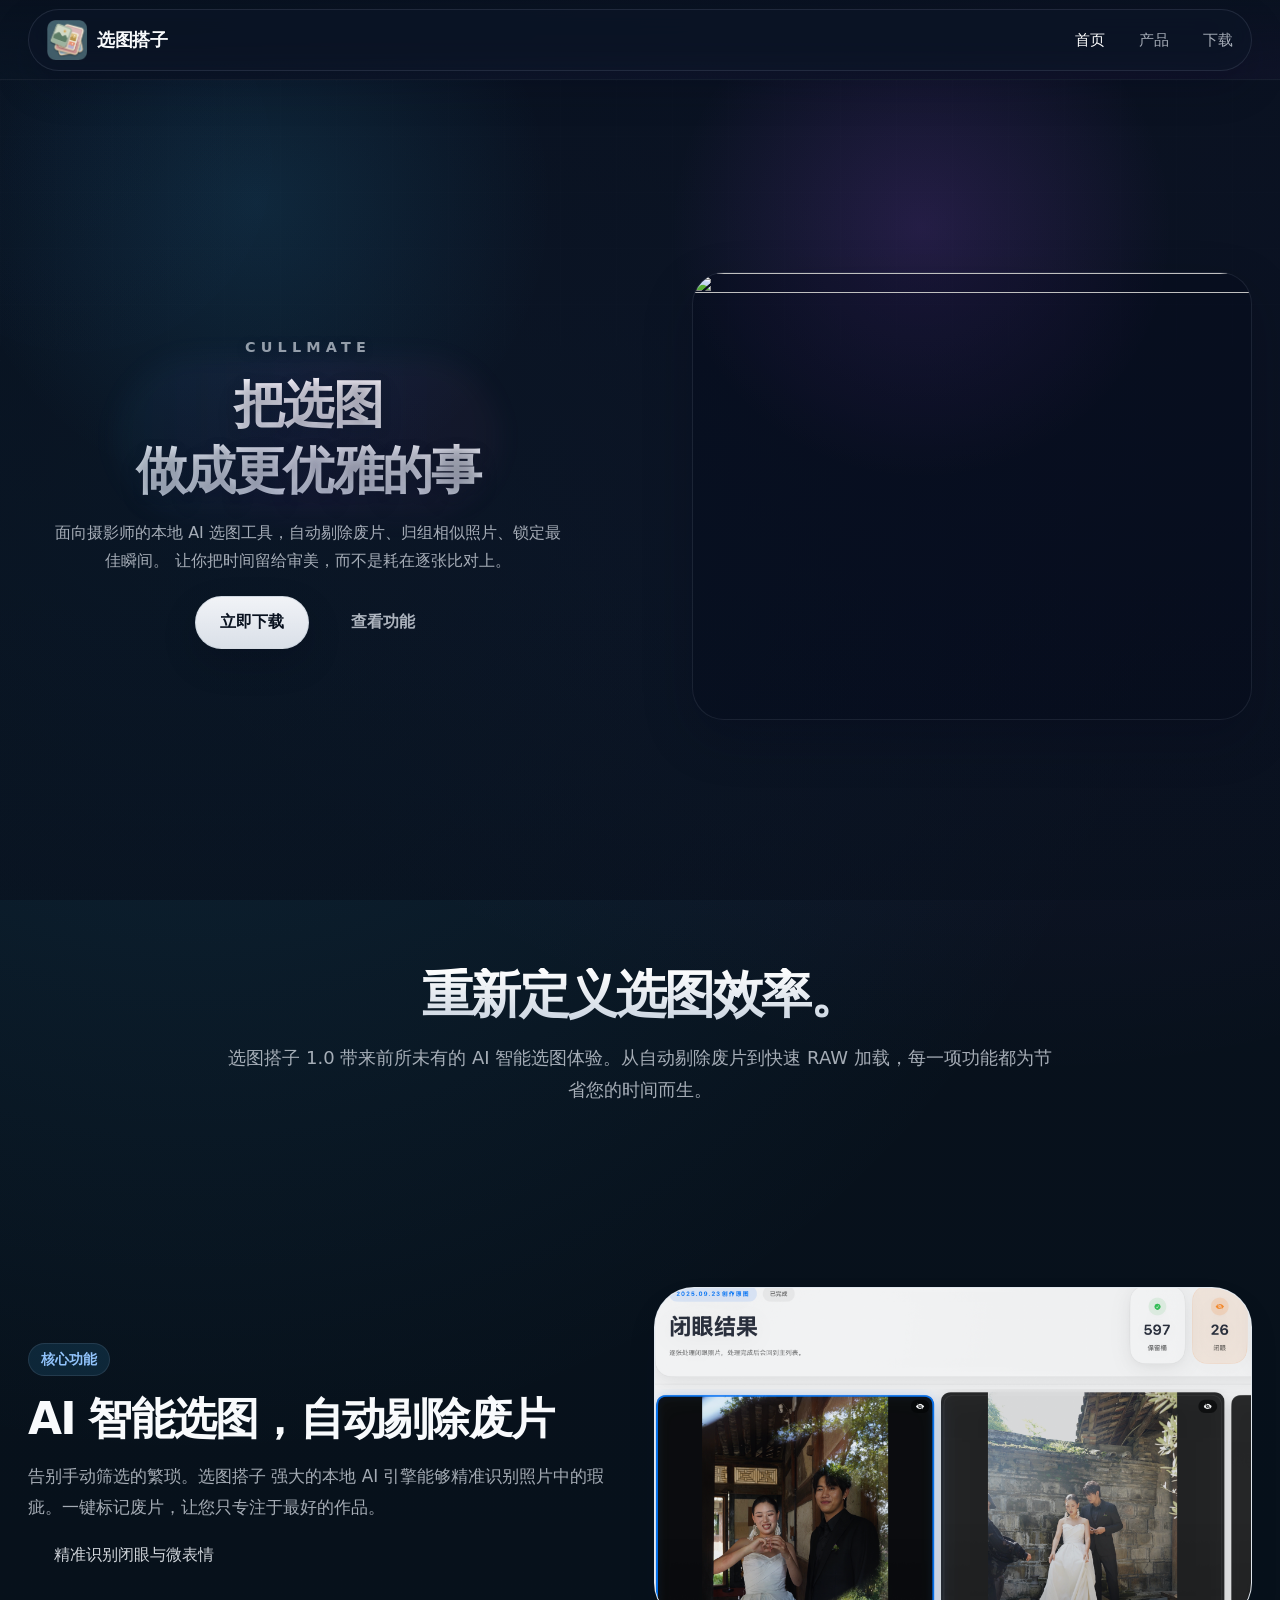
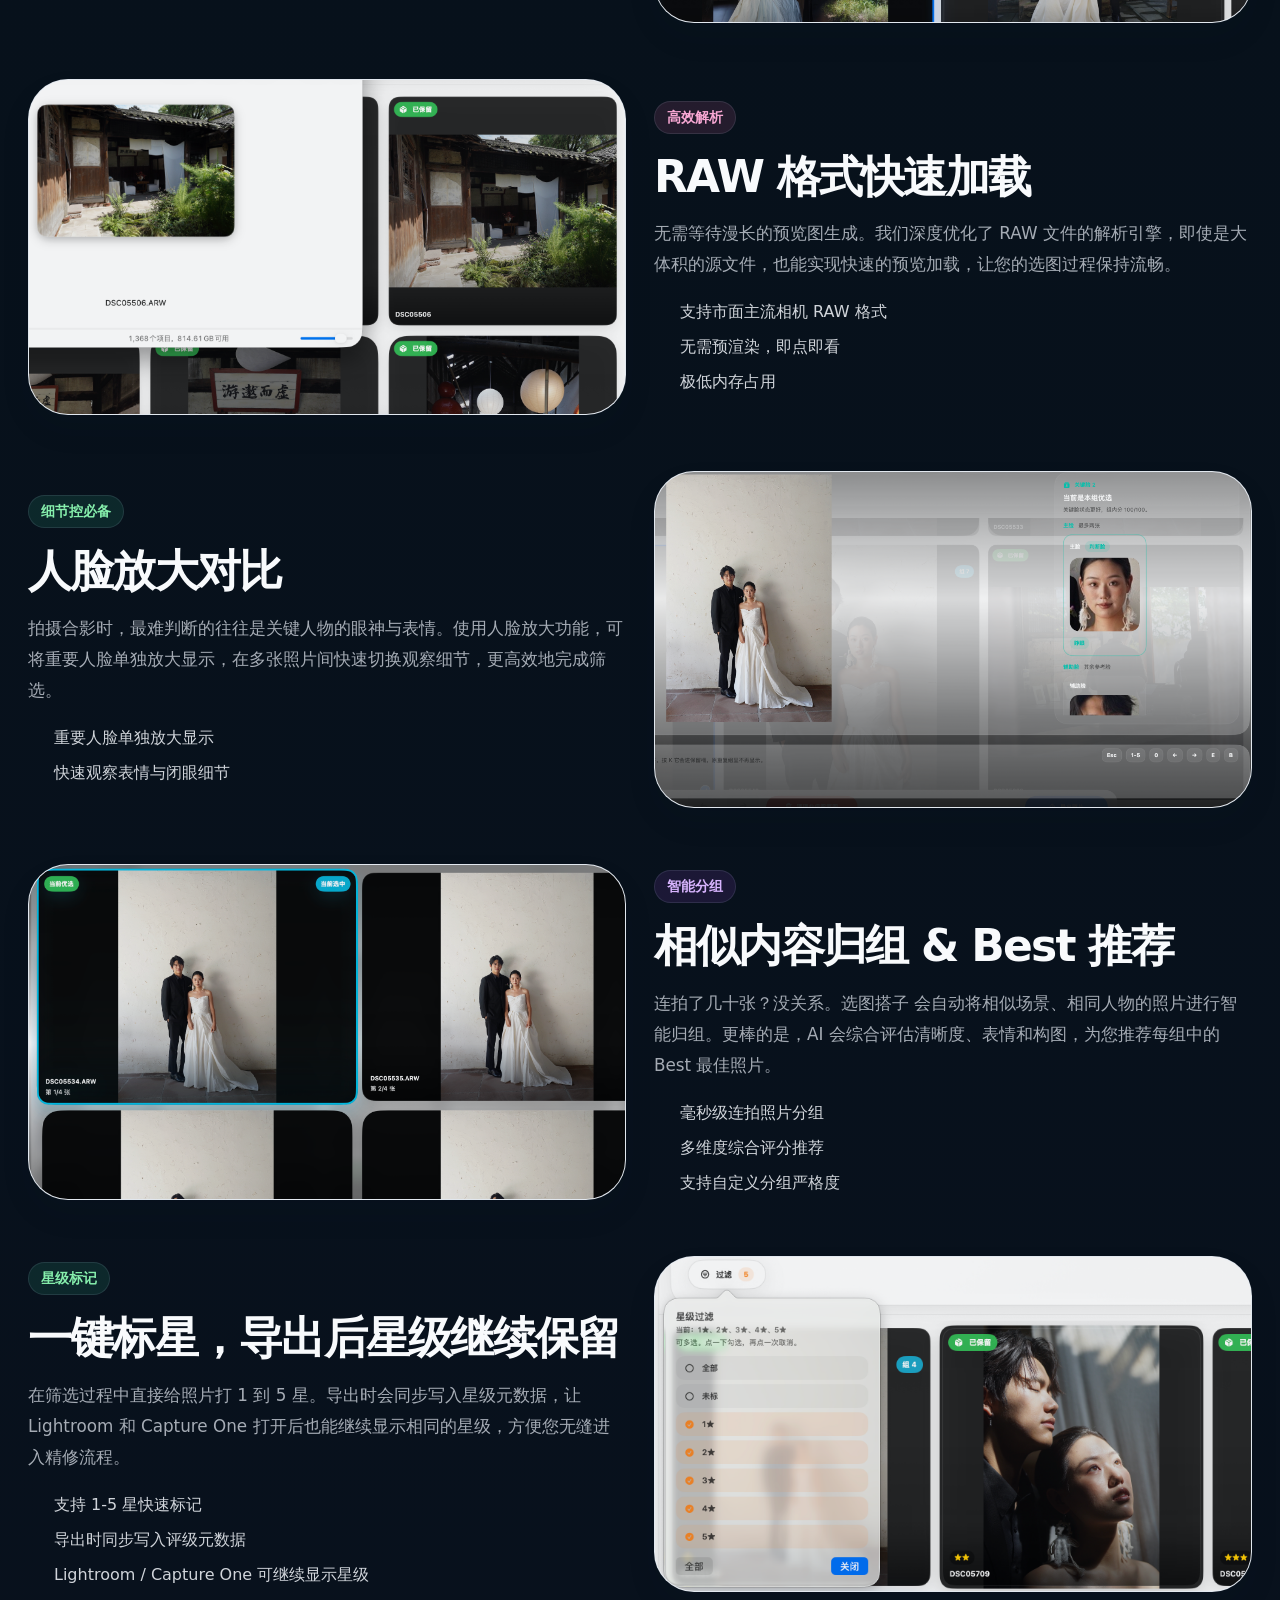
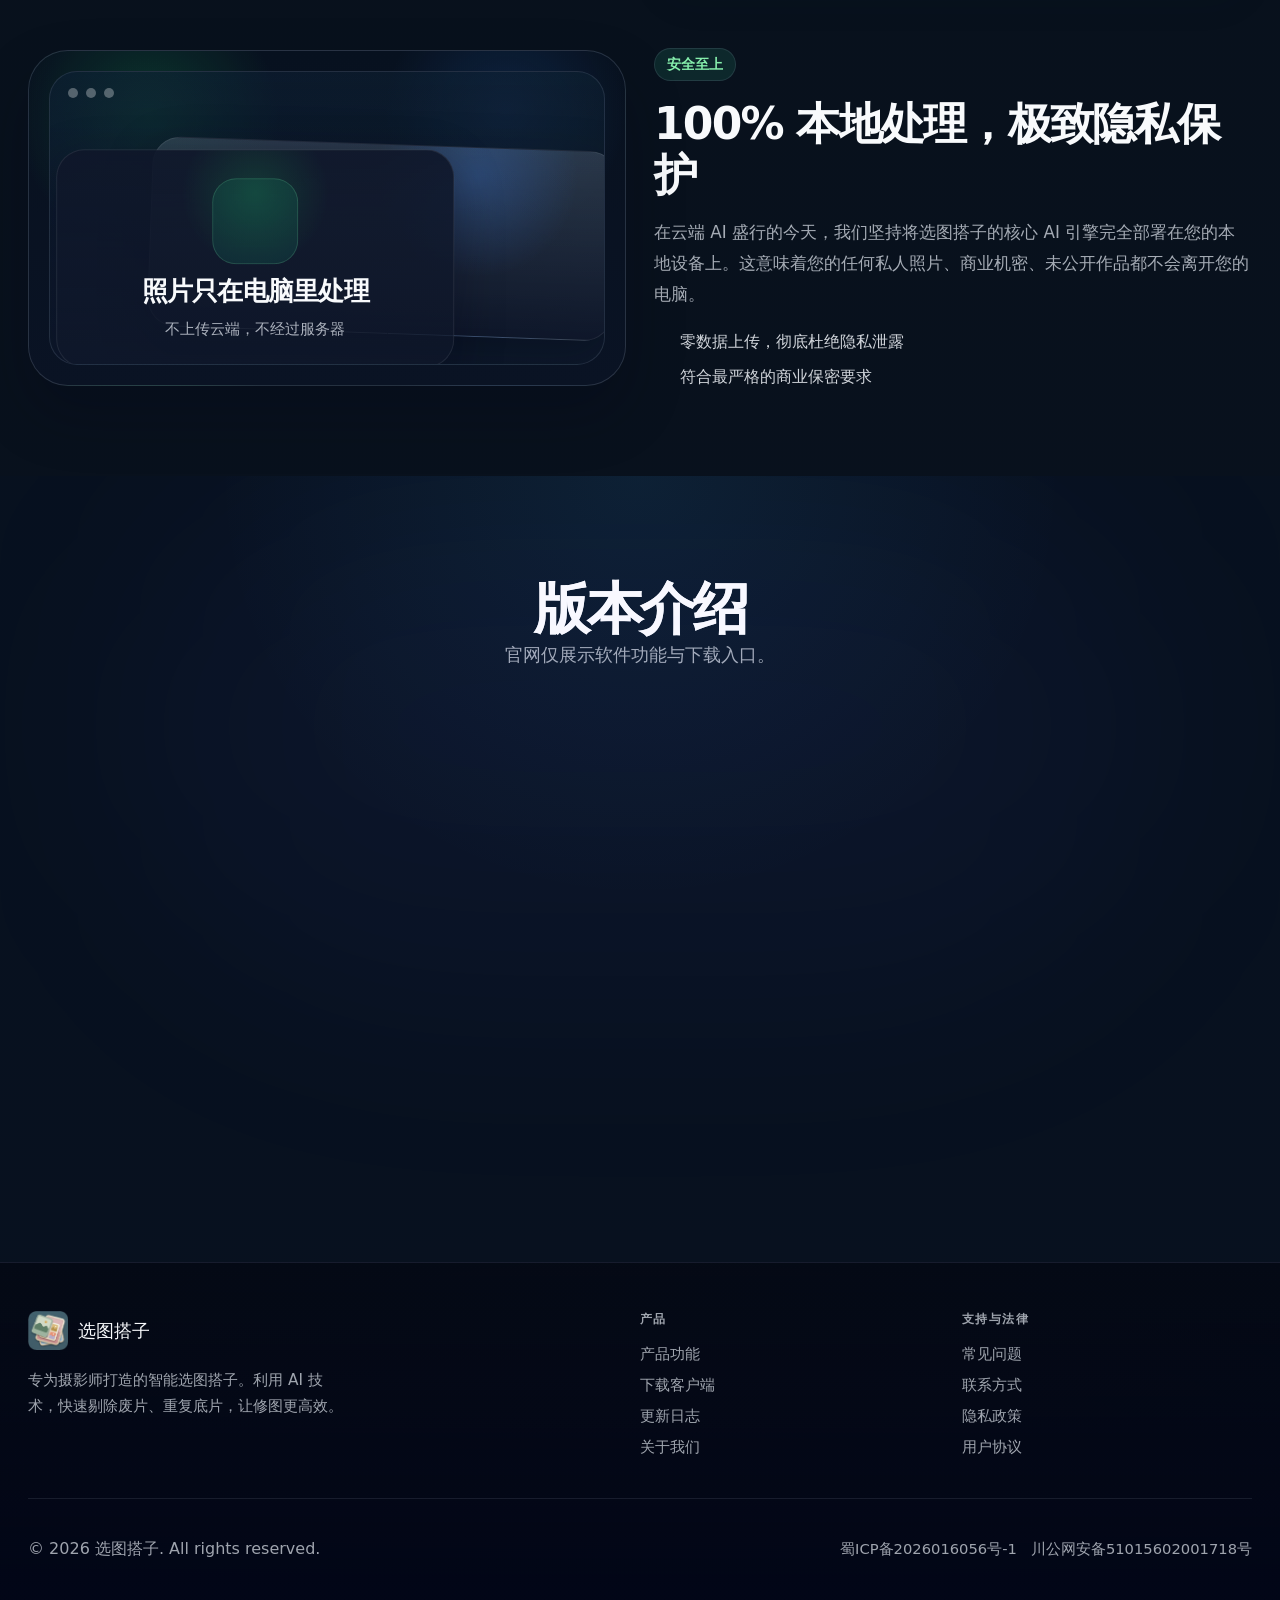
==== commit d475a7cd: "Refine hero layout and footer compliance" ====
--- a/index.html
+++ b/index.html
@@ -4,9 +4,9 @@
     <meta charset="UTF-8" />
     <meta name="viewport" content="width=device-width, initial-scale=1.0" />
     <title>Cullmate 选图搭子 - AI Photo Culling for Photographers</title>
-    <link rel="stylesheet" href="./styles.css?v=20260422-1" />
+    <link rel="stylesheet" href="./styles.css?v=20260422-5" />
     <script defer src="https://unpkg.com/lucide@latest"></script>
-    <script defer src="./app.js?v=20260422-1"></script>
+    <script defer src="./app.js?v=20260422-5"></script>
   </head>
   <body data-page="home">
     <div class="page-shell">
--- a/styles.css
+++ b/styles.css
@@ -613,11 +613,11 @@
   position: relative;
   z-index: 2;
   width: 100%;
-  padding: 28px 0 44px;
+  padding: clamp(28px, 4vh, 56px) 0 clamp(36px, 5vh, 72px);
   min-height: calc(100vh - var(--nav-h));
   display: grid;
-  gap: 16px;
-  align-content: start;
+  gap: clamp(16px, 2.2vw, 44px);
+  align-content: center;
   justify-items: center;
 }
 
@@ -1534,6 +1534,12 @@
 
 .download-card .big-icon.muted {
   color: #94a3b8;
+}
+
+.download-card .download-action {
+  display: flex;
+  width: fit-content;
+  margin: 0 auto;
 }
 
 .download-card h3 {
@@ -3136,21 +3142,22 @@
   position: relative;
   z-index: 1;
   min-height: calc(100vh - var(--nav-h));
-  padding: 64px 0 40px;
-  display: grid;
-  grid-template-columns: minmax(0, 0.92fr) minmax(420px, 1.08fr);
-  gap: 56px;
-  align-items: start;
+  padding: 48px 0 44px;
+  display: grid;
+  grid-template-columns: minmax(0, 0.96fr) minmax(420px, 1.04fr);
+  gap: 32px;
+  align-content: center;
+  align-items: center;
   justify-items: stretch;
 }
 
 .home-copy-panel {
   display: grid;
-  gap: 16px;
-  max-width: 600px;
-  justify-items: start;
-  text-align: left;
-  padding-top: 24px;
+  gap: 20px;
+  max-width: 560px;
+  justify-items: center;
+  text-align: center;
+  padding-top: 4px;
 }
 
 .home-kicker {
@@ -3164,41 +3171,38 @@
 .home-title {
   margin: 0;
   position: relative;
-  font-size: clamp(2.7rem, 4.8vw, 4.4rem);
-  line-height: 1.02;
-  max-width: 12ch;
+  font-size: clamp(2.35rem, 4vw, 4.35rem);
+  line-height: 1.14;
+  max-width: none;
   font-weight: 700;
+  letter-spacing: -0.035em;
 }
 
 .home-title .home-glow {
   inset: -18px -12px;
-  background: linear-gradient(90deg, rgba(56, 189, 248, 0.06), rgba(168, 85, 247, 0.1), rgba(244, 114, 182, 0.06));
-  filter: blur(18px);
+  background: linear-gradient(90deg, rgba(56, 189, 248, 0.035), rgba(168, 85, 247, 0.06), rgba(244, 114, 182, 0.035));
+  filter: blur(12px);
 }
 
 .home-title .title-text {
   display: inline-grid;
-  gap: 0.12em;
+  gap: 0.14em;
 }
 
 .home-title .title-line {
   display: block;
-  white-space: nowrap;
-}
-
-.home-title .title-line:first-child {
-  max-width: 4.5ch;
+  white-space: normal;
 }
 
 .home-copy {
   margin: 0;
-  max-width: 540px;
-  font-size: 0.98rem;
-  line-height: 1.8;
+  max-width: 520px;
+  font-size: 1rem;
+  line-height: 1.76;
 }
 
 .home-cta {
-  justify-content: flex-start;
+  justify-content: center;
   gap: 12px;
 }
 
@@ -3222,9 +3226,9 @@
   display: grid;
   align-content: start;
   justify-items: center;
-  width: min(100%, 600px);
+  width: min(100%, 560px);
   justify-self: end;
-  padding-top: 18px;
+  padding-top: 8px;
 }
 
 .home-visual-card {
@@ -3251,8 +3255,8 @@
   height: auto;
   aspect-ratio: 5 / 4;
   object-fit: cover;
-  object-position: center;
-  transform: scale(1.01);
+  object-position: center 56%;
+  transform: scale(1);
 }
 
 .product-hero,
@@ -3479,14 +3483,14 @@
 @media (max-width: 1080px) {
   .home-hero-inner {
     grid-template-columns: 1fr;
-    gap: 24px;
+    gap: 28px;
     justify-items: center;
     padding-top: 48px;
     align-items: start;
   }
 
   .home-copy-panel {
-    max-width: 700px;
+    max-width: 620px;
     justify-items: center;
     text-align: center;
     padding-top: 0;
@@ -3537,8 +3541,9 @@
   }
 
   .home-title {
-    font-size: clamp(2.35rem, 10vw, 3.2rem);
-    max-width: 12ch;
+    font-size: clamp(2.25rem, 8.4vw, 3.2rem);
+    max-width: none;
+    line-height: 1.12;
   }
 
   .home-copy {
@@ -3574,3 +3579,76 @@
     padding: 22px;
   }
 }
+
+@media (min-width: 1440px) {
+  .home-hero .container {
+    width: min(100% - clamp(96px, 7vw, 180px), 1560px);
+  }
+
+  .home-hero-inner {
+    grid-template-columns: minmax(0, 0.98fr) minmax(0, 1.02fr);
+    gap: clamp(20px, 2.2vw, 56px);
+    align-content: center;
+    align-items: center;
+    padding-top: clamp(24px, 3vh, 48px);
+    padding-bottom: clamp(32px, 4vh, 56px);
+  }
+
+  .home-copy-panel {
+    width: min(100%, 620px);
+    max-width: none;
+    gap: clamp(16px, 1.2vw, 22px);
+    padding-top: 0;
+  }
+
+  .home-kicker {
+    font-size: 1rem;
+    letter-spacing: 0.38em;
+  }
+
+  .home-title {
+    font-size: clamp(2.8rem, 3.4vw, 5rem);
+    max-width: none;
+    line-height: 1.1;
+  }
+
+  .home-copy {
+    max-width: 560px;
+    font-size: clamp(1rem, 1.05vw, 1.15rem);
+    line-height: 1.82;
+  }
+
+  .home-visual-panel {
+    width: min(100%, clamp(500px, 41vw, 880px));
+    padding-top: 0;
+  }
+
+  .home-hero-media {
+    border-radius: 32px;
+  }
+
+  .home-hero-media img {
+    aspect-ratio: 1.48 / 1;
+    object-position: center 56%;
+  }
+}
+
+@media (min-width: 1800px) {
+  .home-hero .container {
+    width: min(100% - clamp(120px, 8vw, 220px), 1680px);
+  }
+
+  .home-hero-inner {
+    grid-template-columns: minmax(0, 0.98fr) minmax(0, 1.02fr);
+    gap: clamp(24px, 2.6vw, 64px);
+  }
+
+  .home-title {
+    font-size: clamp(3rem, 3.2vw, 5.4rem);
+    line-height: 1.08;
+  }
+
+  .home-visual-panel {
+    width: min(100%, clamp(520px, 41vw, 900px));
+  }
+}
